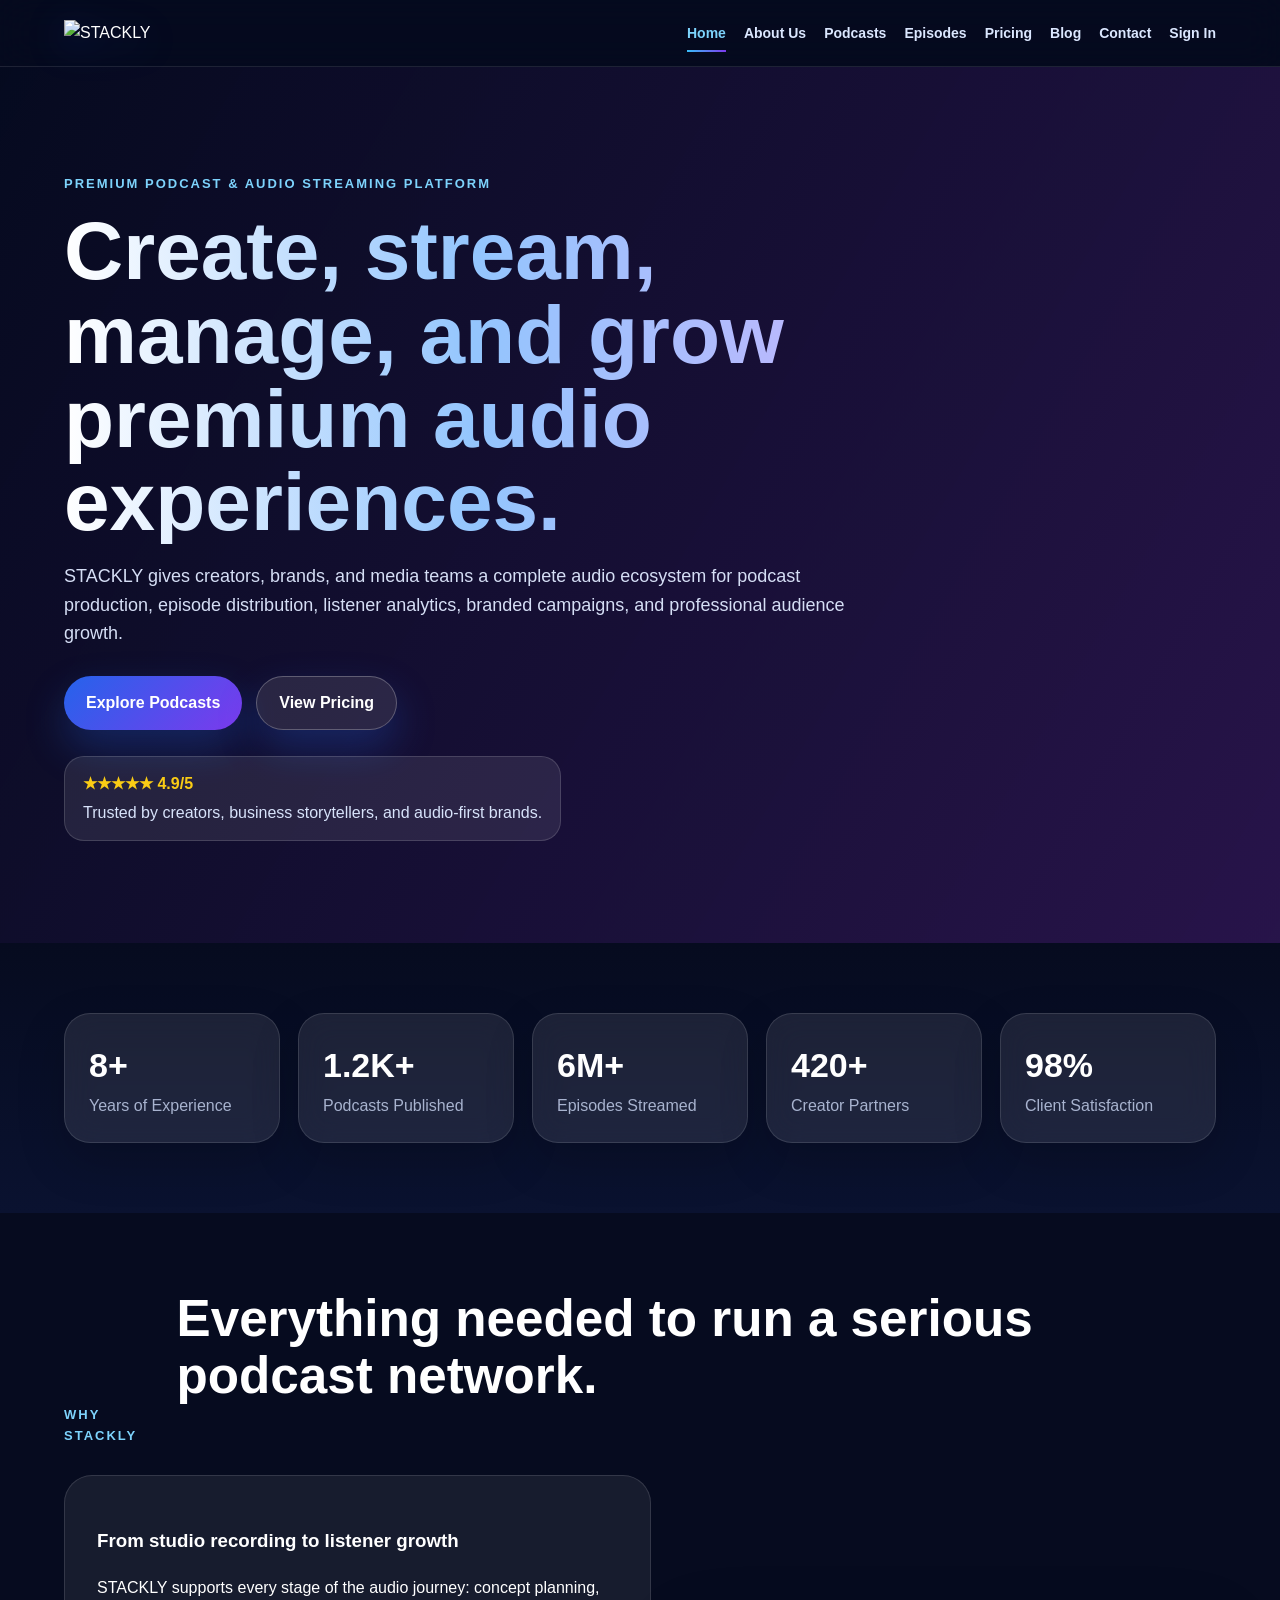
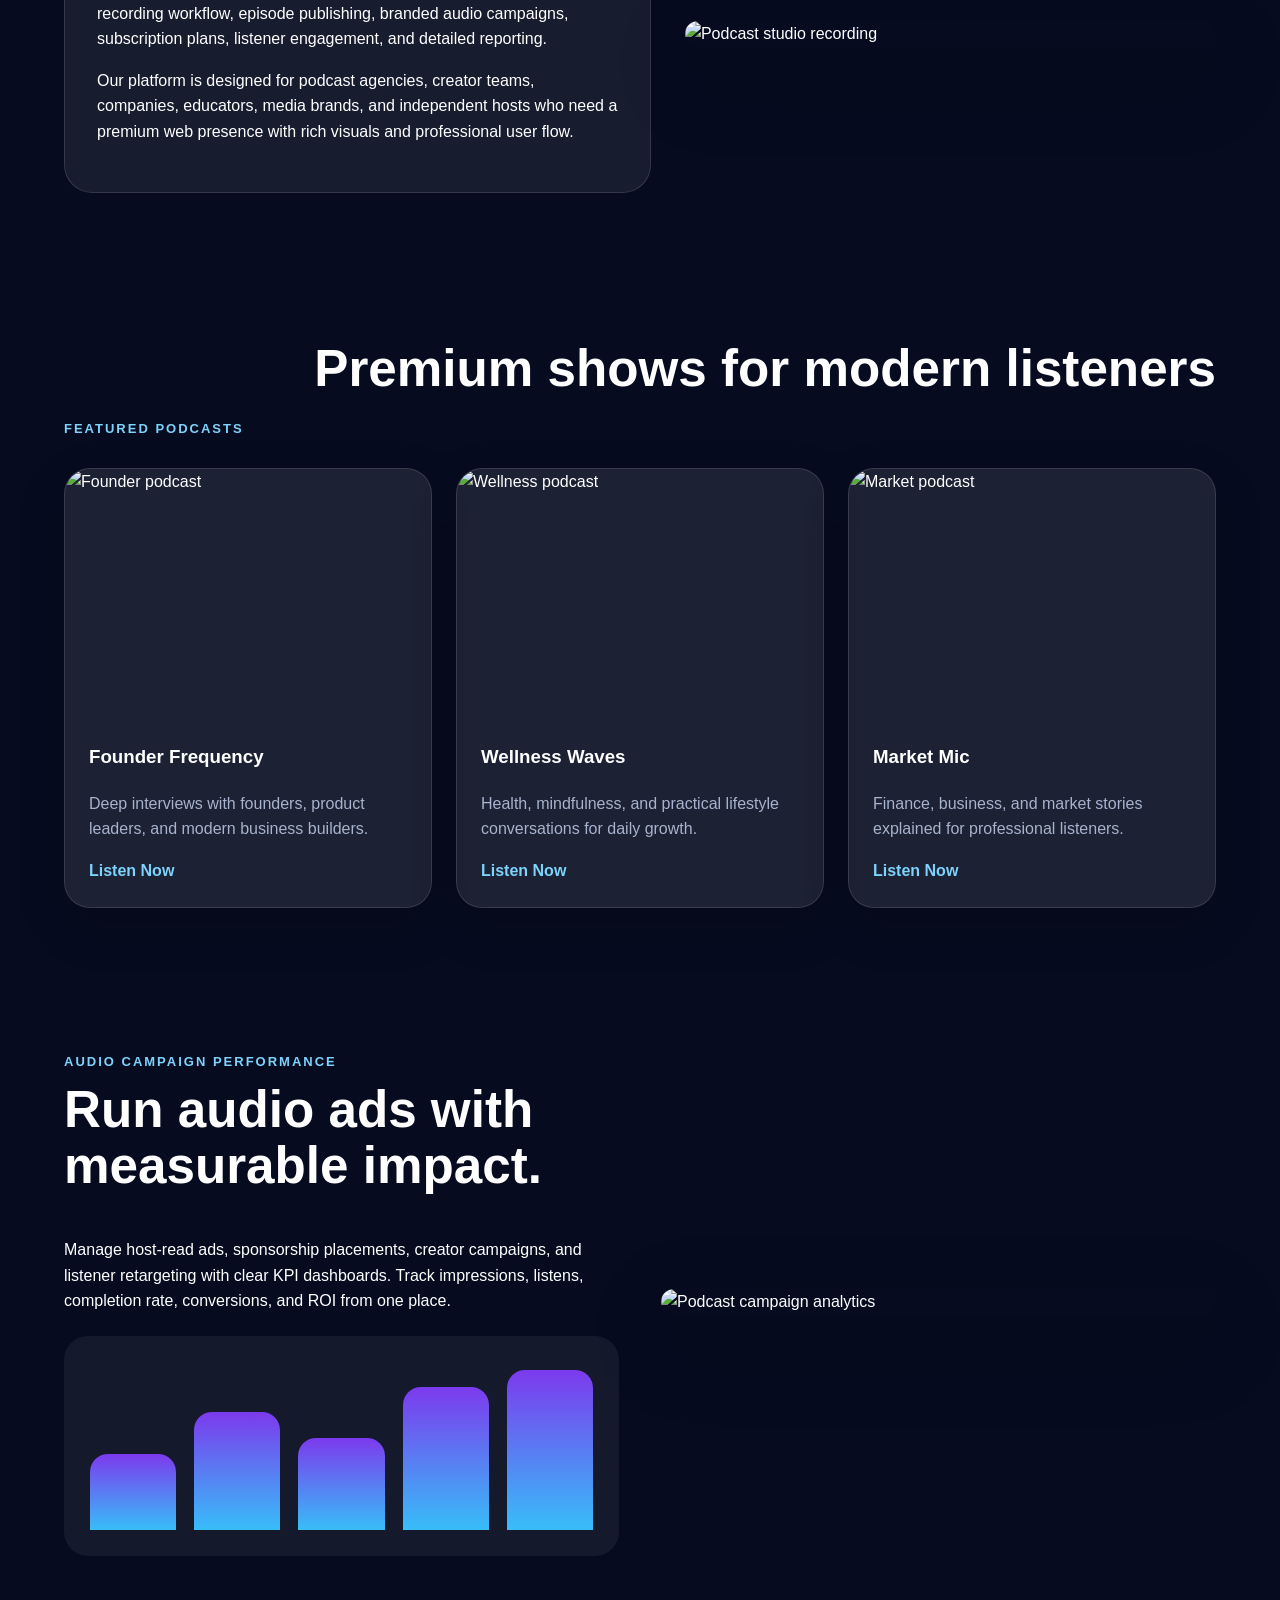
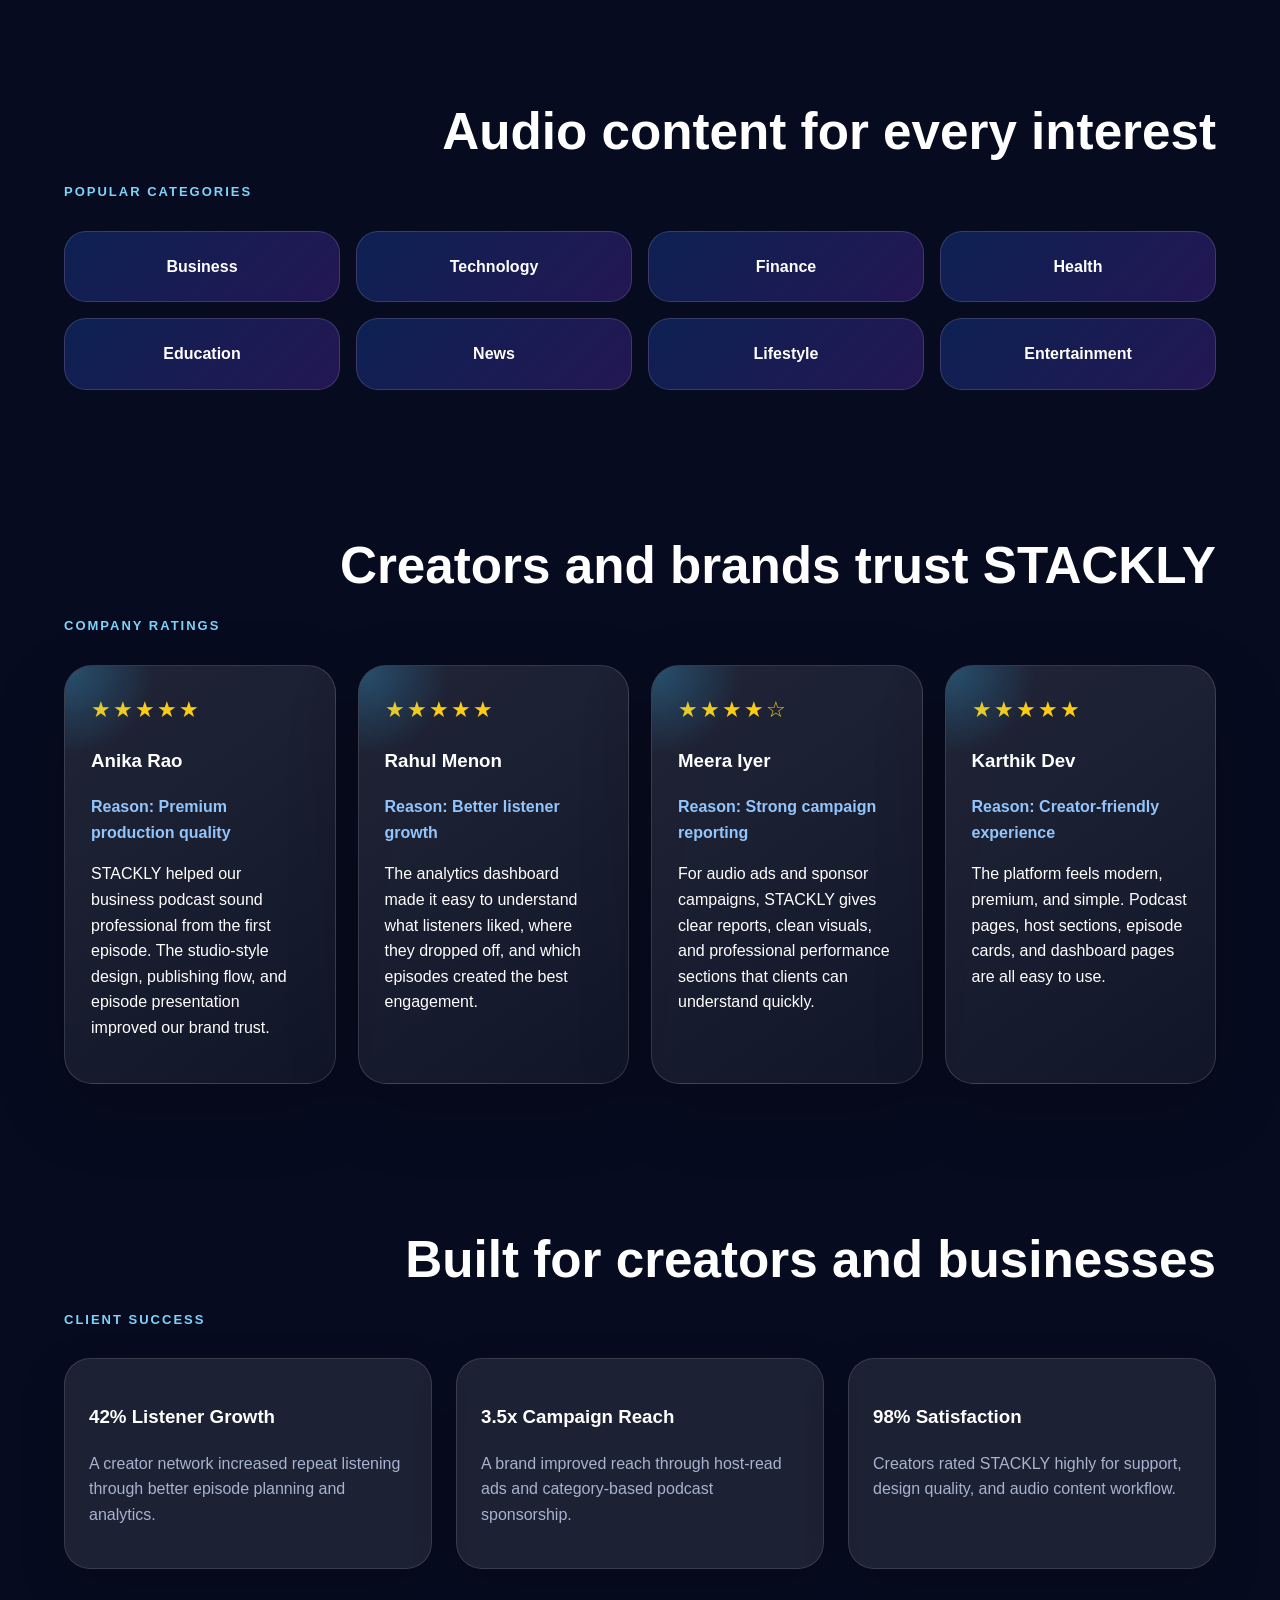
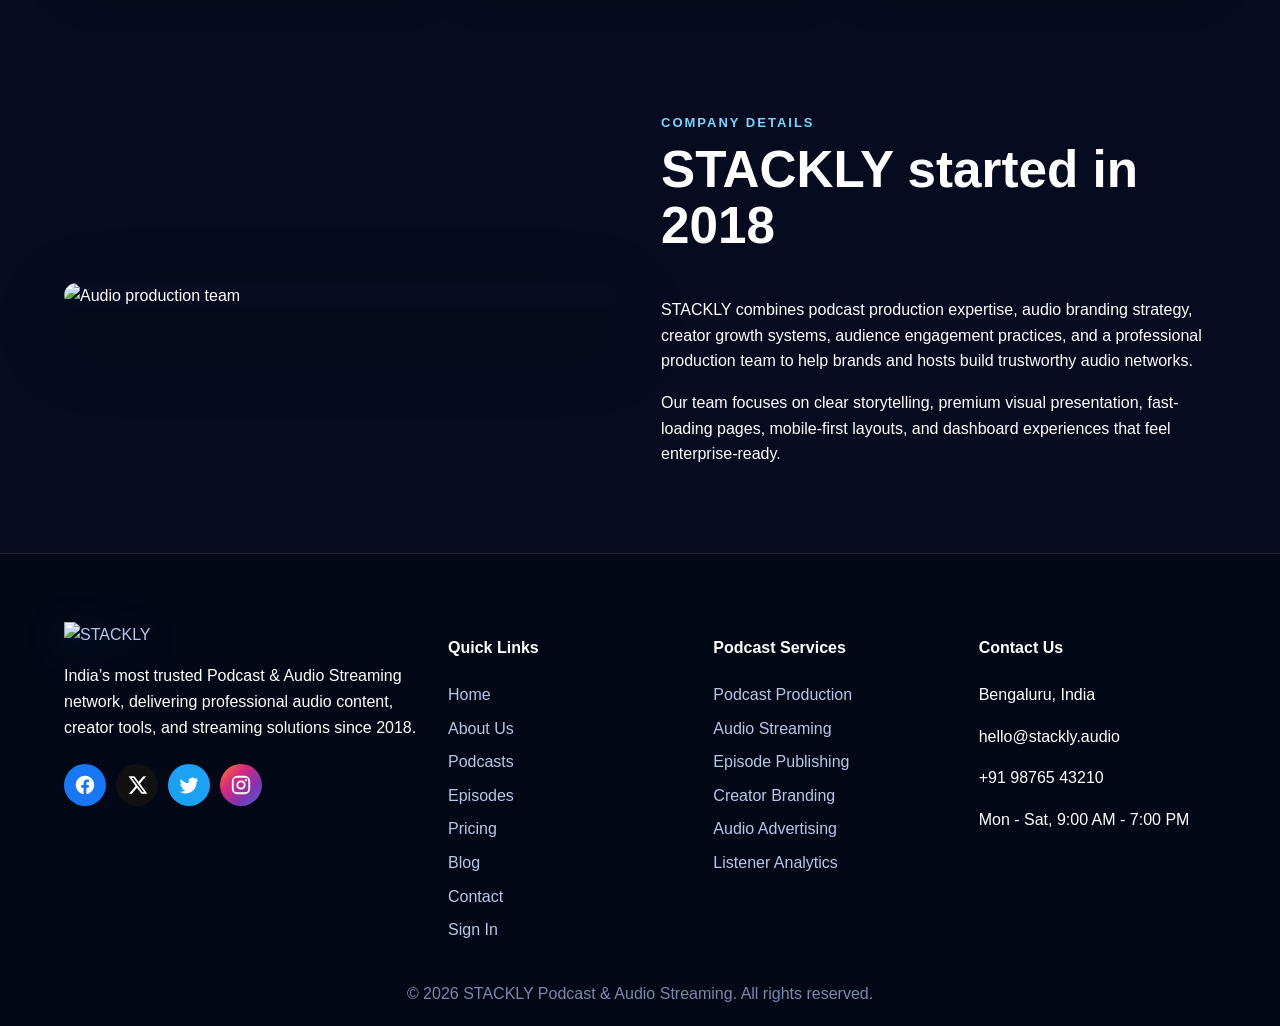
==== index.html @ 168f5a38 "Add files via upload" ====
<!DOCTYPE html>
<html lang="en">
<head>
  <meta charset="UTF-8"><meta name="viewport" content="width=device-width, initial-scale=1.0">
  <title>Home | STACKLY</title><link rel="stylesheet" href="styles.css">
</head>
<body><header class="site-header">
  <a class="brand" href="index.html" aria-label="STACKLY Home"><img class="brand-logo" src="images/stackly-logo.png" alt="STACKLY"></a>
  <button class="menu-toggle" aria-label="Toggle menu">☰</button>
  <nav class="nav-menu"><a href="index.html" class="active">Home</a>
<a href="about.html" class="">About Us</a>
<a href="podcasts.html" class="">Podcasts</a>
<a href="episodes.html" class="">Episodes</a>
<a href="pricing.html" class="">Pricing</a>
<a href="blog.html" class="">Blog</a>
<a href="contact.html" class="">Contact</a>
<a href="signin.html" class="">Sign In</a></nav>
</header><main>
<section class="hero" style="background-image:linear-gradient(120deg,rgba(5,10,31,.92),rgba(55,24,94,.68)),url('images/hero.webp')">
  <div class="hero-content reveal"><span class="eyebrow">Premium Podcast & Audio Streaming Platform</span>
    <h1>Create, stream, manage, and grow premium audio experiences.</h1>
    <p>STACKLY gives creators, brands, and media teams a complete audio ecosystem for podcast production, episode distribution, listener analytics, branded campaigns, and professional audience growth.</p>
    <div class="hero-actions"><a class="btn" href="podcasts.html">Explore Podcasts</a><a class="btn ghost" href="pricing.html">View Pricing</a></div>
    <div class="hero-rating"><strong>★★★★★ 4.9/5</strong><span>Trusted by creators, business storytellers, and audio-first brands.</span></div>
  </div>
</section>
<section class="stats reveal">
  <div class="stat-card"><strong>8+</strong><span>Years of Experience</span></div><div class="stat-card"><strong>1.2K+</strong><span>Podcasts Published</span></div><div class="stat-card"><strong>6M+</strong><span>Episodes Streamed</span></div><div class="stat-card"><strong>420+</strong><span>Creator Partners</span></div><div class="stat-card"><strong>98%</strong><span>Client Satisfaction</span></div>
</section>
<section class="section reveal">
  <div class="section-head"><span class="eyebrow">Why STACKLY</span><h2>Everything needed to run a serious podcast network.</h2></div>
  <div class="feature-grid">
    <div class="feature-copy"><h3>From studio recording to listener growth</h3><p>STACKLY supports every stage of the audio journey: concept planning, recording workflow, episode publishing, branded audio campaigns, subscription plans, listener engagement, and detailed reporting.</p><p>Our platform is designed for podcast agencies, creator teams, companies, educators, media brands, and independent hosts who need a premium web presence with rich visuals and professional user flow.</p></div>
    <img class="rounded-img" src="images/studio.webp" alt="Podcast studio recording">
  </div>
</section>
<section class="section reveal"><div class="section-head"><span class="eyebrow">Featured Podcasts</span><h2>Premium shows for modern listeners</h2></div>
  <div class="cards">
    <article class="card image-card"><img src="images/microphone.webp" alt="Founder podcast"><div><h3>Founder Frequency</h3><p>Deep interviews with founders, product leaders, and modern business builders.</p><a href="404.html">Listen Now</a></div></article>
    <article class="card image-card"><img src="images/headphones.webp" alt="Wellness podcast"><div><h3>Wellness Waves</h3><p>Health, mindfulness, and practical lifestyle conversations for daily growth.</p><a href="404.html">Listen Now</a></div></article>
    <article class="card image-card"><img src="images/analytics.webp" alt="Market podcast"><div><h3>Market Mic</h3><p>Finance, business, and market stories explained for professional listeners.</p><a href="404.html">Listen Now</a></div></article>
  </div>
</section>
<section class="section split reveal"><div><span class="eyebrow">Audio Campaign Performance</span><h2>Run audio ads with measurable impact.</h2><p>Manage host-read ads, sponsorship placements, creator campaigns, and listener retargeting with clear KPI dashboards. Track impressions, listens, completion rate, conversions, and ROI from one place.</p><div class="mini-chart"><span style="height:45%"></span><span style="height:70%"></span><span style="height:55%"></span><span style="height:85%"></span><span style="height:95%"></span></div></div><img class="rounded-img" src="images/office.webp" alt="Podcast campaign analytics"></section>
<section class="section reveal">
  <div class="section-head"><span class="eyebrow">Popular Categories</span><h2>Audio content for every interest</h2></div>
  <div class="category-grid">
    <a href="podcasts.html">Business</a><a href="podcasts.html">Technology</a><a href="podcasts.html">Finance</a><a href="podcasts.html">Health</a><a href="podcasts.html">Education</a><a href="podcasts.html">News</a><a href="podcasts.html">Lifestyle</a><a href="podcasts.html">Entertainment</a>
  </div>
</section>

<section class="section reveal">
  <div class="section-head">
    <span class="eyebrow">Company Ratings</span>
    <h2>Creators and brands trust STACKLY</h2>
  </div>
  <div class="rating-grid">
    <article class="rating-card">
      <div class="stars">★★★★★</div>
      <h3>Anika Rao</h3>
      <strong>Reason: Premium production quality</strong>
      <p>STACKLY helped our business podcast sound professional from the first episode. The studio-style design, publishing flow, and episode presentation improved our brand trust.</p>
    </article>
    <article class="rating-card">
      <div class="stars">★★★★★</div>
      <h3>Rahul Menon</h3>
      <strong>Reason: Better listener growth</strong>
      <p>The analytics dashboard made it easy to understand what listeners liked, where they dropped off, and which episodes created the best engagement.</p>
    </article>
    <article class="rating-card">
      <div class="stars">★★★★☆</div>
      <h3>Meera Iyer</h3>
      <strong>Reason: Strong campaign reporting</strong>
      <p>For audio ads and sponsor campaigns, STACKLY gives clear reports, clean visuals, and professional performance sections that clients can understand quickly.</p>
    </article>
    <article class="rating-card">
      <div class="stars">★★★★★</div>
      <h3>Karthik Dev</h3>
      <strong>Reason: Creator-friendly experience</strong>
      <p>The platform feels modern, premium, and simple. Podcast pages, host sections, episode cards, and dashboard pages are all easy to use.</p>
    </article>
  </div>
</section>

<section class="section reveal"><div class="section-head"><span class="eyebrow">Client Success</span><h2>Built for creators and businesses</h2></div>
  <div class="cards"><div class="card"><h3>42% Listener Growth</h3><p>A creator network increased repeat listening through better episode planning and analytics.</p></div><div class="card"><h3>3.5x Campaign Reach</h3><p>A brand improved reach through host-read ads and category-based podcast sponsorship.</p></div><div class="card"><h3>98% Satisfaction</h3><p>Creators rated STACKLY highly for support, design quality, and audio content workflow.</p></div></div>
</section>
<section class="section split reveal"><img class="rounded-img" src="images/production-team.webp" alt="Audio production team"><div><span class="eyebrow">Company Details</span><h2>STACKLY started in 2018</h2><p>STACKLY combines podcast production expertise, audio branding strategy, creator growth systems, audience engagement practices, and a professional production team to help brands and hosts build trustworthy audio networks.</p><p>Our team focuses on clear storytelling, premium visual presentation, fast-loading pages, mobile-first layouts, and dashboard experiences that feel enterprise-ready.</p></div></section>
</main><footer class="footer">
  <div class="footer-grid">
    <div>
      <a class="brand footer-brand" href="index.html"><img class="brand-logo" src="images/stackly-logo.png" alt="STACKLY"></a>
      <p>India’s most trusted Podcast & Audio Streaming network, delivering professional audio content, creator tools, and streaming solutions since 2018.</p>
      <div class="socials">
      <a href="404.html" aria-label="Facebook" class="social-icon facebook"><svg viewBox="0 0 24 24"><path d="M22 12.06C22 6.48 17.52 2 11.94 2S2 6.48 2 12.06c0 5.02 3.66 9.18 8.44 9.94v-7.03H7.9v-2.91h2.54V9.84c0-2.5 1.49-3.88 3.77-3.88 1.09 0 2.23.19 2.23.19v2.45h-1.25c-1.24 0-1.63.77-1.63 1.56v1.9h2.78l-.44 2.91h-2.34V22C18.34 21.24 22 17.08 22 12.06z"/></svg></a>
      <a href="404.html" aria-label="X" class="social-icon x"><svg viewBox="0 0 24 24"><path d="M18.9 2.5h3.1l-6.8 7.8 8 11.2h-6.3l-4.9-6.5-5.7 6.5H3.2l7.3-8.3L2.8 2.5h6.4l4.4 5.9 5.3-5.9zm-1.1 17h1.7L8.2 4.4H6.4l11.4 15.1z"/></svg></a>
      <a href="404.html" aria-label="Twitter" class="social-icon twitter"><svg viewBox="0 0 24 24"><path d="M22 5.92c-.74.33-1.54.55-2.38.65a4.16 4.16 0 0 0 1.82-2.29 8.28 8.28 0 0 1-2.63 1.01A4.14 4.14 0 0 0 11.65 9c0 .32.04.63.1.93A11.76 11.76 0 0 1 3.22 5.6a4.14 4.14 0 0 0 1.28 5.52 4.09 4.09 0 0 1-1.87-.52v.05a4.14 4.14 0 0 0 3.32 4.06 4.18 4.18 0 0 1-1.86.07 4.15 4.15 0 0 0 3.86 2.87A8.31 8.31 0 0 1 2 19.32 11.72 11.72 0 0 0 8.35 21.2c7.62 0 11.79-6.31 11.79-11.79v-.54A8.47 8.47 0 0 0 22 5.92z"/></svg></a>
      <a href="404.html" aria-label="Instagram" class="social-icon instagram"><svg viewBox="0 0 24 24"><path d="M7.8 2h8.4A5.81 5.81 0 0 1 22 7.8v8.4a5.81 5.81 0 0 1-5.8 5.8H7.8A5.81 5.81 0 0 1 2 16.2V7.8A5.81 5.81 0 0 1 7.8 2zm-.2 2A3.6 3.6 0 0 0 4 7.6v8.8A3.6 3.6 0 0 0 7.6 20h8.8a3.6 3.6 0 0 0 3.6-3.6V7.6A3.6 3.6 0 0 0 16.4 4H7.6zm9.65 1.5a1.25 1.25 0 1 1 0 2.5 1.25 1.25 0 0 1 0-2.5zM12 7a5 5 0 1 1 0 10 5 5 0 0 1 0-10zm0 2a3 3 0 1 0 0 6 3 3 0 0 0 0-6z"/></svg></a>
    </div>
    </div>
    <div><h4>Quick Links</h4><a href="index.html">Home</a>
<a href="about.html">About Us</a>
<a href="podcasts.html">Podcasts</a>
<a href="episodes.html">Episodes</a>
<a href="pricing.html">Pricing</a>
<a href="blog.html">Blog</a>
<a href="contact.html">Contact</a>
<a href="signin.html">Sign In</a></div>
    <div><h4>Podcast Services</h4>
      <a href="404.html">Podcast Production</a><a href="404.html">Audio Streaming</a><a href="404.html">Episode Publishing</a><a href="404.html">Creator Branding</a><a href="404.html">Audio Advertising</a><a href="404.html">Listener Analytics</a>
    </div>
    <div><h4>Contact Us</h4><p>Bengaluru, India</p><p>hello@stackly.audio</p><p>+91 98765 43210</p><p>Mon - Sat, 9:00 AM - 7:00 PM</p></div>
  </div>
  <div class="footer-bottom">© 2026 STACKLY Podcast & Audio Streaming. All rights reserved.</div>
</footer><script src="script.js"></script></body></html>
---- styles.css ----
:root{--navy:#07142f;--navy2:#0d2352;--purple:#7c3aed;--blue:#2563eb;--cyan:#38bdf8;--white:#fff;--muted:#a8b3cf;--soft:#f5f7fb;--dark:#050a1f;--card:rgba(255,255,255,.09)}
*{box-sizing:border-box}html{scroll-behavior:smooth}body{margin:0;font-family:Inter,Segoe UI,Arial,sans-serif;background:#060b1f;color:#fff;line-height:1.6;overflow-x:hidden}a{text-decoration:none;color:inherit}img{max-width:100%;display:block}
.site-header{position:sticky;top:0;z-index:50;display:flex;align-items:center;justify-content:space-between;padding:14px 5%;background:rgba(5,10,31,.82);backdrop-filter:blur(18px);border-bottom:1px solid rgba(255,255,255,.1)}
.brand{display:flex;align-items:center}.brand-logo{display:block;width:150px;height:auto;max-height:50px;object-fit:contain;object-position:left center;filter:drop-shadow(0 8px 18px rgba(37,99,235,.28));transition:.3s}.auth-logo .brand-logo{width:190px;max-height:62px;object-position:center}.footer-brand .brand-logo{width:170px;max-height:56px}
.nav-menu{display:flex;gap:18px;align-items:center}.nav-menu a{font-weight:700;color:#dbe7ff;font-size:14px}.nav-menu a:hover,.nav-menu a.active{color:#7dd3fc}.menu-toggle{display:none;background:none;color:white;border:0;font-size:28px}
.hero{min-height:92vh;background-size:cover;background-position:center;display:flex;align-items:center;padding:8% 5%}.hero-content{max-width:820px}.eyebrow{color:#7dd3fc;text-transform:uppercase;font-size:13px;font-weight:900;letter-spacing:2px}.hero h1,.page-hero h1{font-size:clamp(38px,7vw,82px);line-height:1.02;margin:14px 0;background:linear-gradient(90deg,#fff,#93c5fd,#c4b5fd);-webkit-background-clip:text;color:transparent}.hero p,.page-hero p,.wide-text{max-width:850px;color:#d5def5;font-size:18px}
.btn{display:inline-flex;align-items:center;justify-content:center;border:0;padding:13px 22px;border-radius:999px;background:linear-gradient(135deg,var(--blue),var(--purple));color:white;font-weight:900;box-shadow:0 18px 40px rgba(37,99,235,.28);cursor:pointer}.btn:hover{transform:translateY(-3px)}.ghost{background:rgba(255,255,255,.1);border:1px solid rgba(255,255,255,.25)}.hero-actions{display:flex;gap:14px;flex-wrap:wrap;margin-top:28px}
.stats,.section{padding:70px 5%}.stats{display:grid;grid-template-columns:repeat(5,1fr);gap:18px;background:linear-gradient(180deg,#060b1f,#0a1230)}.stat-card,.card,.form-card,.panel,.dash-card{background:var(--card);border:1px solid rgba(255,255,255,.12);border-radius:26px;padding:24px;box-shadow:0 18px 48px rgba(0,0,0,.18);backdrop-filter:blur(16px);transition:.3s}.stat-card:hover,.card:hover,.panel:hover,.dash-card:hover{transform:translateY(-8px);border-color:rgba(125,211,252,.5)}.stat-card strong{font-size:34px;display:block}.stat-card span,.card p{color:var(--muted)}
.section-head{display:flex;align-items:end;justify-content:space-between;gap:20px;margin-bottom:28px}.section h2,.page-hero h1{margin-top:8px}.section h2{font-size:clamp(30px,4vw,52px);line-height:1.1}.cards{display:grid;grid-template-columns:repeat(3,1fr);gap:24px}.image-card{padding:0;overflow:hidden}.image-card img{height:230px;width:100%;object-fit:cover;transition:.4s}.image-card:hover img{transform:scale(1.08)}.image-card div{padding:24px}.image-card a,.small-link{color:#7dd3fc;font-weight:900}
.split{display:grid;grid-template-columns:1fr 1fr;gap:42px;align-items:center}.rounded-img{border-radius:32px;box-shadow:0 28px 80px rgba(0,0,0,.28)}.mini-chart,.line-chart{height:220px;border-radius:24px;background:rgba(255,255,255,.06);display:flex;align-items:end;gap:18px;padding:26px;margin-top:22px}.mini-chart span,.line-chart span{flex:1;border-radius:18px 18px 0 0;background:linear-gradient(180deg,#7c3aed,#38bdf8)}.page-hero{padding:110px 5% 70px;background:radial-gradient(circle at top right,rgba(124,58,237,.4),transparent 38%),linear-gradient(135deg,#06112e,#0a1030)}
.timeline{display:grid;gap:14px}.timeline div{display:flex;gap:18px;align-items:center;background:rgba(255,255,255,.07);padding:18px;border-radius:18px}.timeline b{color:#7dd3fc}
.contact-grid{display:grid;grid-template-columns:1fr 1fr;gap:32px}.contact-cards{display:grid;grid-template-columns:1fr 1fr;gap:16px}.form-card{display:grid;gap:14px}.form-card input,.form-card textarea,.auth-card input,.auth-card select{width:100%;padding:15px 16px;border-radius:16px;border:1px solid rgba(255,255,255,.15);background:rgba(255,255,255,.08);color:white;outline:none}.form-card textarea{min-height:130px}.map-box{min-height:280px;border-radius:30px;display:grid;place-items:center;background:linear-gradient(135deg,rgba(37,99,235,.35),rgba(124,58,237,.28));border:1px solid rgba(255,255,255,.12)}
.auth-wrap{min-height:92vh;display:grid;place-items:center;padding:70px 5%;background:radial-gradient(circle at top,rgba(124,58,237,.35),transparent 40%),#060b1f}.auth-card{width:min(460px,100%);display:grid;gap:16px}.auth-logo{justify-content:center;margin-bottom:10px}.back-link{position:absolute;left:5%;top:90px;color:#7dd3fc;font-weight:900}
.not-found{min-height:80vh;display:grid;place-items:center;text-align:center;padding:80px 5%;background:radial-gradient(circle,rgba(124,58,237,.35),transparent 45%)}.not-found h1{font-size:130px;margin:0;color:#7dd3fc}.not-found h2{font-size:42px;margin:0}
.footer{background:#030817;padding:60px 5% 20px;border-top:1px solid rgba(255,255,255,.1)}.footer-grid{display:grid;grid-template-columns:1.5fr 1fr 1fr 1fr;gap:28px}.footer a{display:block;color:#b9c7e6;margin:8px 0}.socials{display:flex;gap:10px;flex-wrap:wrap}.socials a{padding:8px 12px;border-radius:999px;background:rgba(255,255,255,.08)}.footer-bottom{text-align:center;color:#7b88aa;margin-top:30px}
.dash-body{display:grid;grid-template-columns:280px 1fr;background:#06112e}.sidebar{min-height:100vh;background:#07142f;padding:22px;position:sticky;top:0}.sidebar-profile{display:grid;justify-items:center;gap:3px;margin:24px 0;padding:20px 12px;text-align:center;border-radius:20px;background:rgba(255,255,255,.07);border:1px solid rgba(255,255,255,.11)}.sidebar-profile strong,.dash-profile strong{font-size:16px}.sidebar-profile>span:not(.profile-avatar),.dash-profile div>span{max-width:100%;color:#b9c7e6;font-size:13px;overflow-wrap:anywhere}.sidebar-profile small,.dash-profile small{color:#7dd3fc}.profile-avatar{display:grid;place-items:center;width:48px;height:48px;margin-bottom:6px;border-radius:50%;background:linear-gradient(135deg,var(--blue),var(--purple));font-size:20px;font-weight:900;box-shadow:0 10px 28px rgba(37,99,235,.35)}.sidebar-nav{display:block}.sidebar button{display:block;width:100%;margin:10px 0;padding:13px;border-radius:14px;border:1px solid rgba(255,255,255,.1);background:rgba(255,255,255,.06);color:white;text-align:left;font-weight:800;cursor:pointer}.sidebar button:hover{background:#12306b}.sidebar .sign-out-btn{margin-top:22px;border-color:rgba(248,113,113,.3);color:#fecaca;background:rgba(239,68,68,.1)}.sidebar .sign-out-btn:hover{background:rgba(239,68,68,.25)}.dashboard{padding:28px;min-width:0}.dash-header{display:flex;justify-content:space-between;align-items:center;gap:24px;background:linear-gradient(135deg,#102a62,#07142f);padding:24px;border-radius:26px;margin-bottom:22px}.dash-header h1{margin:0}.dash-header p{margin:5px 0 0;color:#b9c7e6}.dash-profile{display:flex;align-items:center;gap:12px;min-width:240px;padding:12px 16px;border-radius:18px;background:rgba(255,255,255,.08);border:1px solid rgba(255,255,255,.12)}.dash-profile>div{display:grid;min-width:0}.dash-profile .profile-avatar{flex:0 0 auto;margin:0}.dash-grid{display:grid;grid-template-columns:repeat(4,1fr);gap:18px}.dash-card strong{display:block;font-size:32px;color:#7dd3fc}.dash-main{display:grid;grid-template-columns:2fr 1fr;gap:20px;margin-top:20px}.line-chart span:nth-child(1){height:35%}.line-chart span:nth-child(2){height:65%}.line-chart span:nth-child(3){height:48%}.line-chart span:nth-child(4){height:84%}.line-chart span:nth-child(5){height:72%}
.reveal{animation:rise .7s ease both}@keyframes rise{from{opacity:0;transform:translateY(22px)}to{opacity:1;transform:none}}
@media(max-width:1000px){.cards,.stats,.footer-grid,.dash-grid{grid-template-columns:repeat(2,1fr)}.split,.contact-grid,.dash-main{grid-template-columns:1fr}.nav-menu{position:absolute;left:5%;right:5%;top:72px;display:none;flex-direction:column;align-items:flex-start;background:#07142f;padding:22px;border-radius:22px}.nav-menu.open{display:flex}.menu-toggle{display:block}.dash-body{grid-template-columns:1fr}.sidebar{position:relative;min-height:auto}.sidebar-profile{justify-items:start;text-align:left}.sidebar-nav{display:flex;gap:8px;flex-wrap:wrap}.sidebar button{display:inline-block;width:auto;margin:0}.sidebar .sign-out-btn{margin:0 0 0 auto}}
@media(max-width:600px){.cards,.stats,.footer-grid,.dash-grid,.contact-cards{grid-template-columns:1fr}.hero{min-height:82vh}.section,.stats{padding:48px 5%}.hero h1,.page-hero h1{font-size:38px}.not-found h1{font-size:86px}.dashboard{padding:16px}.dash-header{display:grid;padding:20px}.dash-header h1{font-size:28px;line-height:1.15}.dash-profile{min-width:0;width:100%}.sidebar-nav{display:grid;grid-template-columns:repeat(2,minmax(0,1fr))}.sidebar button{width:100%}.sidebar .sign-out-btn{grid-column:1/-1;margin:8px 0 0}.back-link{position:static;margin-bottom:12px}.auth-wrap{place-items:stretch}}


/* Upgrade styles */
.muted-text{color:#a8b3cf}
.hero-rating{margin-top:26px;padding:14px 18px;border-radius:20px;background:rgba(255,255,255,.09);border:1px solid rgba(255,255,255,.14);display:inline-grid;gap:4px}.hero-rating strong{color:#facc15}.hero-rating span{color:#d8e3fb}
.feature-grid{display:grid;grid-template-columns:1.05fr .95fr;gap:34px;align-items:center}.feature-copy{background:rgba(255,255,255,.07);border:1px solid rgba(255,255,255,.12);padding:32px;border-radius:28px}
.category-grid{display:grid;grid-template-columns:repeat(4,1fr);gap:16px}.category-grid a{background:linear-gradient(135deg,rgba(37,99,235,.25),rgba(124,58,237,.25));padding:22px;border:1px solid rgba(255,255,255,.14);border-radius:22px;text-align:center;font-weight:900}.category-grid a:hover{transform:translateY(-6px);border-color:#7dd3fc}
.rating-box{margin:18px 0;padding:16px;border-radius:18px;background:rgba(250,204,21,.08);border:1px solid rgba(250,204,21,.22)}.rating-box strong{font-size:30px;color:#facc15;display:block}.rating-box span{display:block;font-weight:900}.rating-box small{color:#b9c7e6}
.socials{align-items:center}.social-icon{width:42px;height:42px;display:grid!important;place-items:center;border-radius:50%!important;padding:0!important}.social-icon svg{width:22px;height:22px;fill:white}.facebook{background:#1877f2!important}.x{background:#111!important}.twitter{background:#1da1f2!important}.instagram{background:linear-gradient(135deg,#f58529,#dd2a7b,#8134af,#515bd4)!important}
.map-box{overflow:hidden;padding:0!important}.map-box iframe{width:100%;height:360px;border:0;border-radius:30px;filter:saturate(1.15) contrast(1.05)}
#dashContent .table{width:100%;border-collapse:collapse;margin-top:18px}.table th,.table td{border-bottom:1px solid rgba(255,255,255,.12);padding:14px;text-align:left;color:#dbe7ff}.badge{display:inline-flex;padding:6px 10px;border-radius:999px;background:rgba(56,189,248,.15);color:#7dd3fc;font-weight:900}.dash-list{display:grid;gap:12px}.dash-list div{padding:14px;border-radius:16px;background:rgba(255,255,255,.07);border:1px solid rgba(255,255,255,.1)}
@media(max-width:900px){.feature-grid,.category-grid{grid-template-columns:1fr}.category-grid{gap:12px}}


/* Final polish v3 */
.footer .rating-box{display:none!important}
.rating-grid{display:grid;grid-template-columns:repeat(4,1fr);gap:22px}
.rating-card{position:relative;overflow:hidden;background:linear-gradient(145deg,rgba(255,255,255,.11),rgba(255,255,255,.045));border:1px solid rgba(255,255,255,.14);border-radius:28px;padding:26px;box-shadow:0 24px 70px rgba(0,0,0,.22);transition:.35s}
.rating-card:before{content:"";position:absolute;inset:-80px auto auto -80px;width:170px;height:170px;background:radial-gradient(circle,rgba(56,189,248,.28),transparent 70%);transition:.35s}
.rating-card:hover{transform:translateY(-10px) scale(1.02);border-color:rgba(125,211,252,.62)}
.rating-card:hover:before{transform:scale(1.4)}
.rating-card .stars{color:#facc15;font-size:22px;letter-spacing:2px;margin-bottom:10px}
.rating-card strong{color:#93c5fd;display:block;margin:8px 0}
.pricing-grid{display:grid;grid-template-columns:repeat(4,1fr);gap:22px}
.price-card,.blog-card{overflow:hidden;background:rgba(255,255,255,.085);border:1px solid rgba(255,255,255,.14);border-radius:28px;box-shadow:0 22px 62px rgba(0,0,0,.2);transition:.35s}
.price-card:hover,.blog-card:hover{transform:translateY(-12px);box-shadow:0 30px 80px rgba(37,99,235,.24);border-color:rgba(124,58,237,.65)}
.price-card img,.blog-card img{height:190px;width:100%;object-fit:cover;transition:.45s}.price-card:hover img,.blog-card:hover img{transform:scale(1.08)}
.price-card{padding-bottom:24px}.price-card h3,.price-card p,.price-card ul,.price-card a,.price-card .plan-tag{margin-left:22px;margin-right:22px}
.price-card ul{padding-left:18px;color:#cbd5e1}.price-card li{margin:8px 0}.plan-tag{display:inline-flex;margin-top:20px;padding:7px 12px;border-radius:999px;background:rgba(56,189,248,.14);color:#7dd3fc;font-weight:900;font-size:13px}.price{font-size:34px;font-weight:900;color:#fff}.price span{font-size:14px;color:#a8b3cf}.highlight{outline:2px solid rgba(124,58,237,.65)}
.comparison-box{display:grid;gap:14px}.comparison-box div{display:flex;justify-content:space-between;gap:18px;padding:18px 20px;border-radius:18px;background:rgba(255,255,255,.08);border:1px solid rgba(255,255,255,.12)}.comparison-box span{color:#a8b3cf}
.blog-grid{display:grid;grid-template-columns:repeat(3,1fr);gap:24px}.blog-card div{padding:22px}.blog-card span{color:#7dd3fc;font-weight:900;text-transform:uppercase;font-size:12px;letter-spacing:1px}.blog-card a{color:#7dd3fc;font-weight:900}
.role-select{width:100%}.role-select-trigger{position:relative;width:100%;height:52px;padding:0 48px 0 16px;border-radius:16px;border:1px solid rgba(255,255,255,.15);background:rgba(255,255,255,.08);color:#fff;text-align:left;font:inherit;cursor:pointer}.role-select-trigger:after{content:"";position:absolute;right:18px;top:50%;width:10px;height:10px;border-right:2px solid #7dd3fc;border-bottom:2px solid #7dd3fc;transform:translateY(-70%) rotate(45deg);transition:.2s}.role-select.open .role-select-trigger:after{transform:translateY(-20%) rotate(225deg)}.role-select-menu{display:none;width:100%;margin-top:6px;padding:6px;background:#07142f;border:1px solid #38bdf8;border-radius:14px;box-shadow:0 18px 45px rgba(0,0,0,.32);overflow:hidden}.role-select.open .role-select-menu{display:grid}.role-select-menu button{width:100%;padding:12px 14px;border:0;border-radius:9px;background:transparent;color:#fff;text-align:left;font:inherit;cursor:pointer}.role-select-menu button:hover,.role-select-menu button:focus,.role-select-menu button.selected{background:#2563eb;outline:none}
.form-message{min-height:24px;margin:0;color:#fca5a5;font-weight:700}.auth-card #regMsg{min-height:24px;margin:0;color:#7dd3fc;font-weight:700}
.site-header .brand:hover .brand-logo{transform:scale(1.04)}
.nav-menu a{position:relative;padding:8px 0}.nav-menu a:after{content:"";position:absolute;left:0;bottom:0;width:0;height:2px;background:linear-gradient(90deg,#38bdf8,#7c3aed);transition:.3s}.nav-menu a:hover:after,.nav-menu a.active:after{width:100%}
.btn,.card,.image-card,.stat-card,.social-icon,.category-grid a,.sidebar button{transition:.35s}.btn:hover{box-shadow:0 25px 60px rgba(124,58,237,.36);letter-spacing:.3px}.social-icon:hover{transform:translateY(-6px) rotate(6deg)}
.form-card input:focus,.form-card textarea:focus,.auth-card input:focus,.role-select-trigger:focus{border-color:#7dd3fc;box-shadow:0 0 0 4px rgba(56,189,248,.12);outline:none}
@media(max-width:1100px){.pricing-grid,.rating-grid{grid-template-columns:repeat(2,1fr)}.blog-grid{grid-template-columns:repeat(2,1fr)}}
@media(max-width:650px){.pricing-grid,.rating-grid,.blog-grid{grid-template-columns:1fr}.comparison-box div{display:block}.auth-wrap{padding-left:16px;padding-right:16px;place-items:center}.auth-card{min-width:0}.auth-card input,.auth-card .btn,.role-select{max-width:100%;min-width:0}.site-header .brand-logo{width:126px;max-height:42px}.auth-logo .brand-logo{width:175px}}
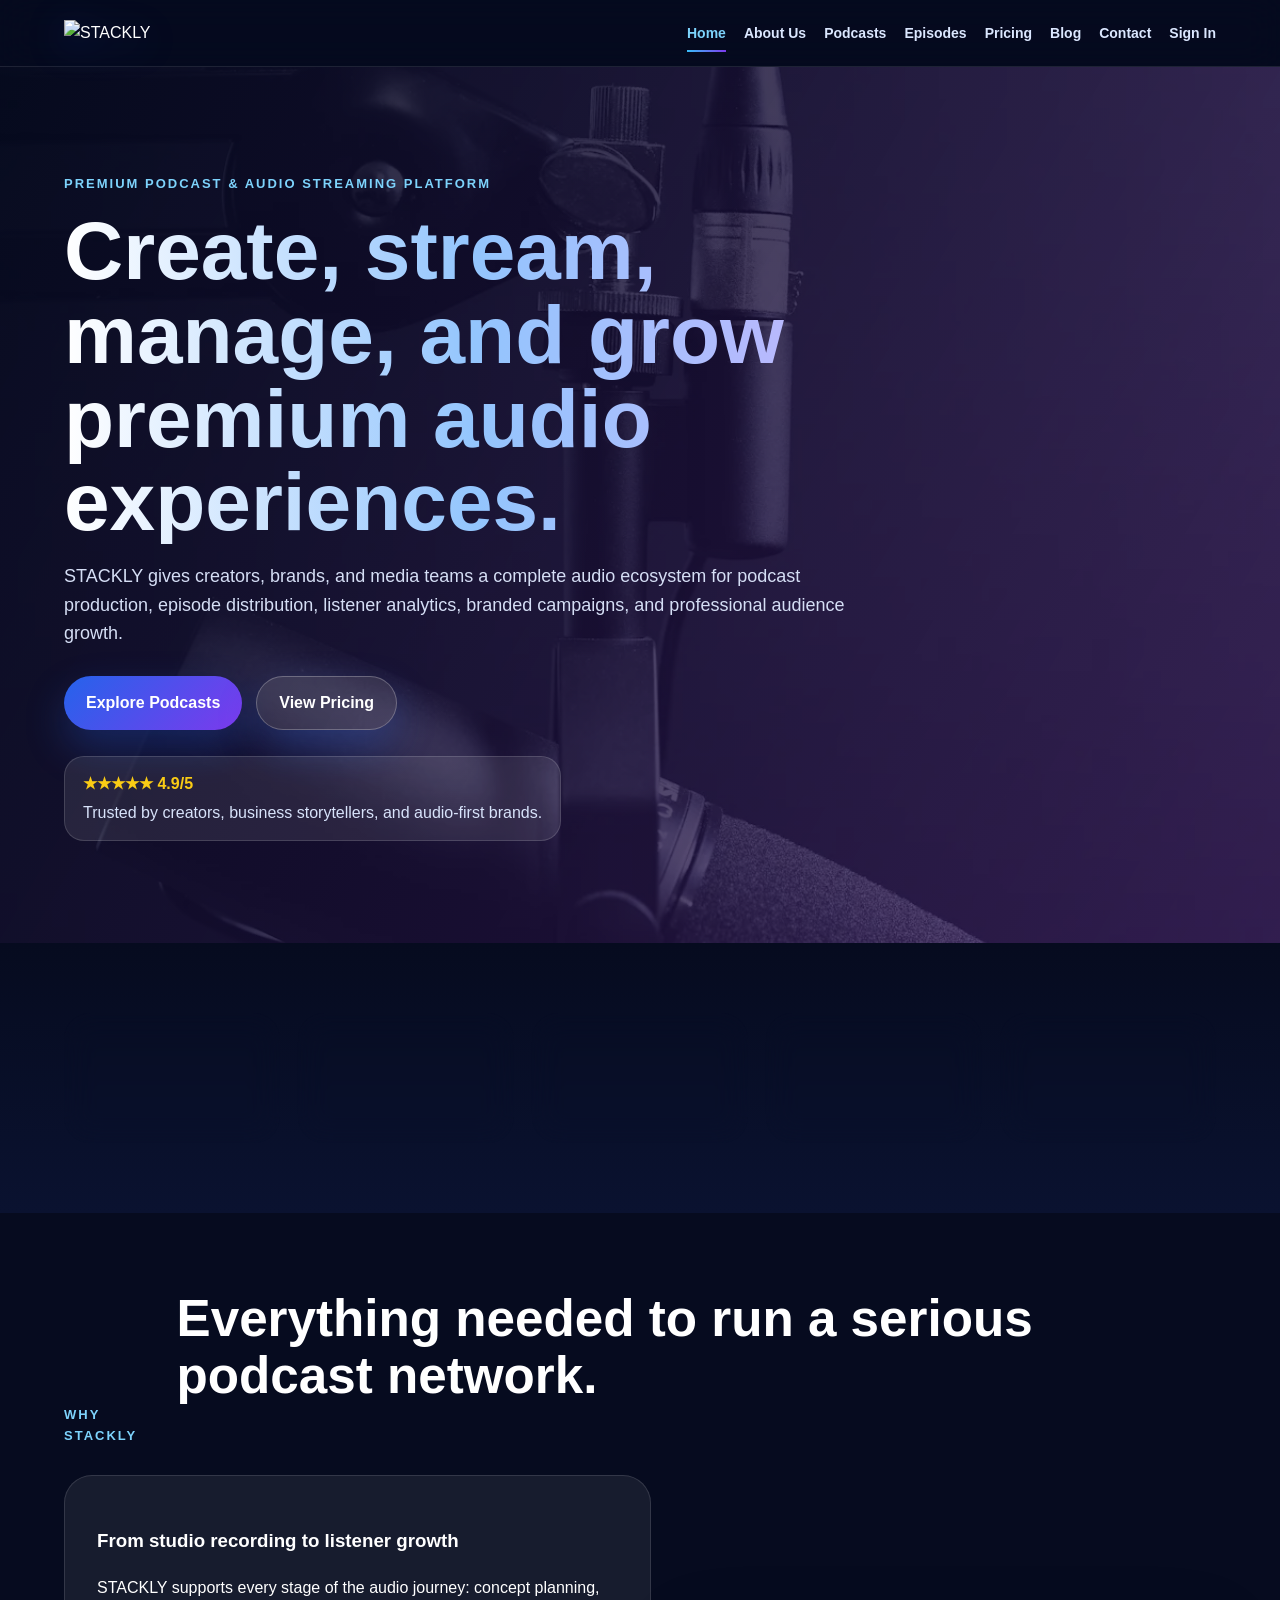
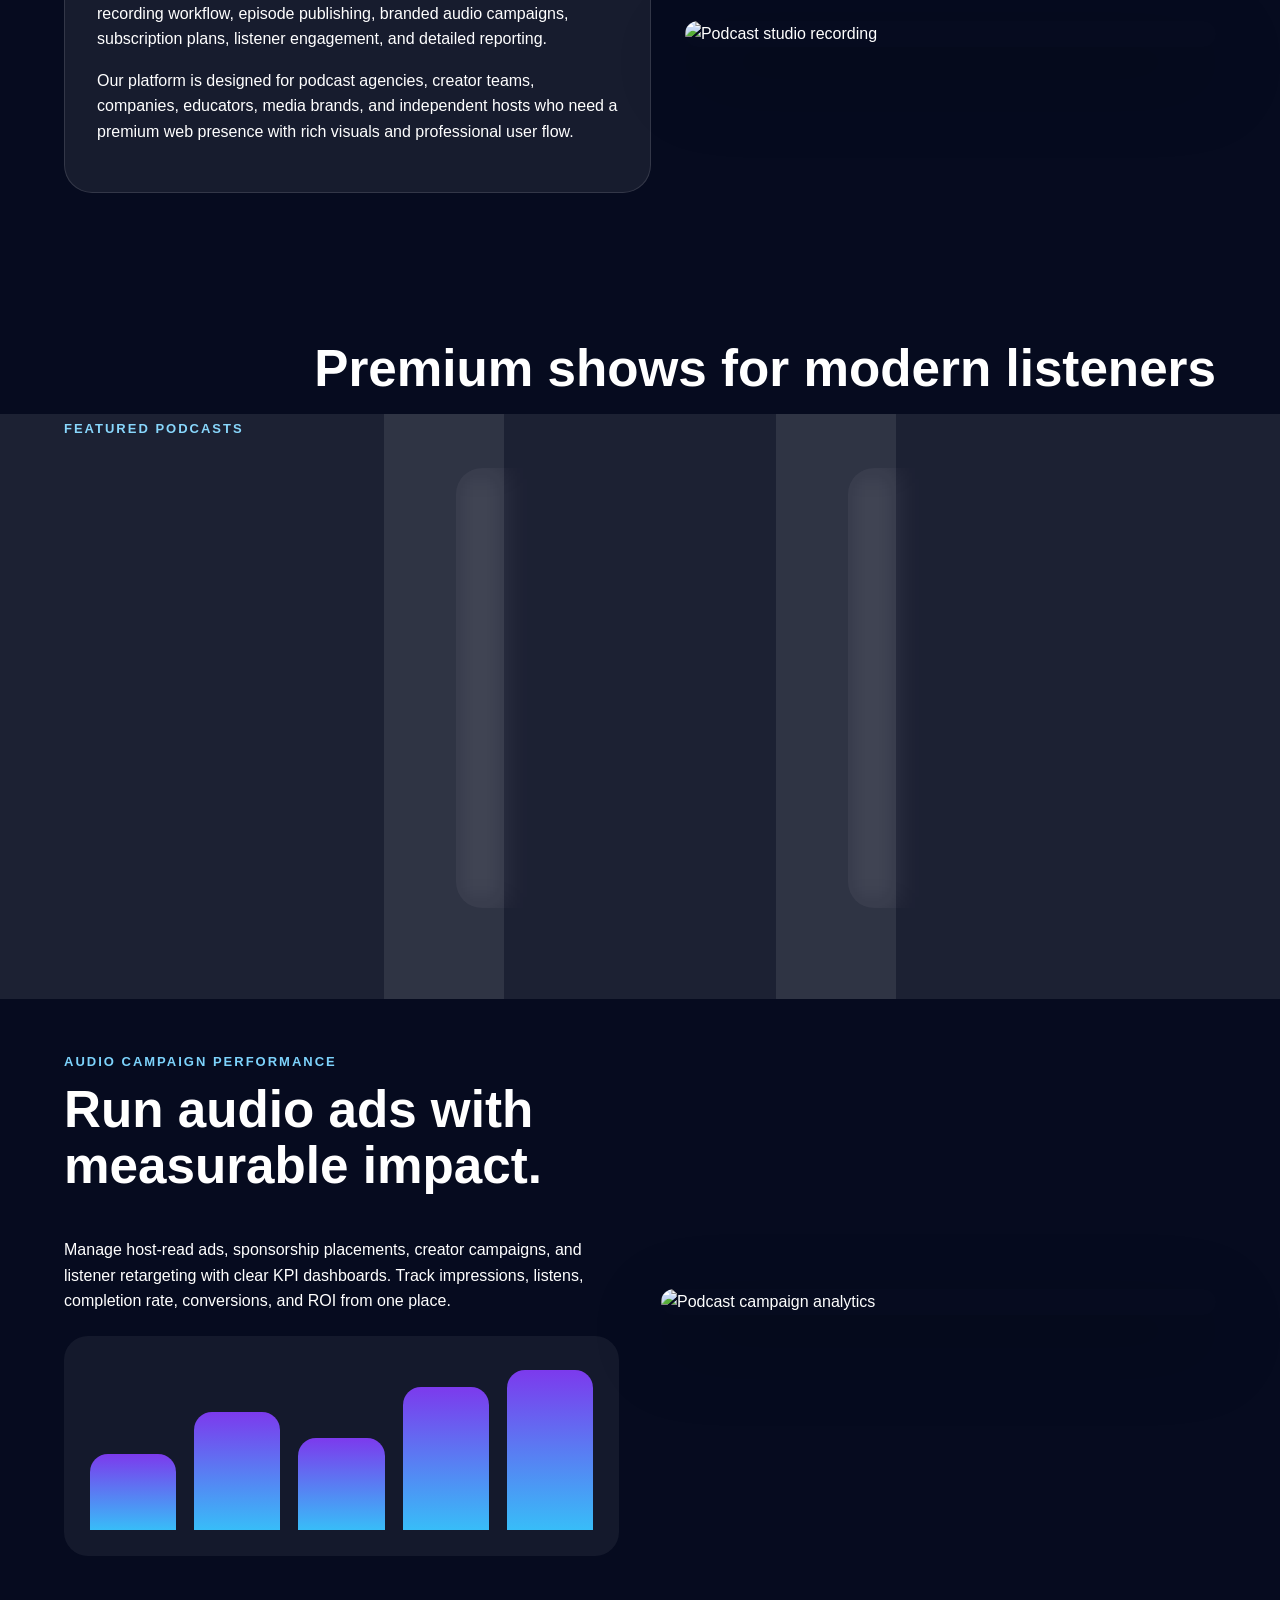
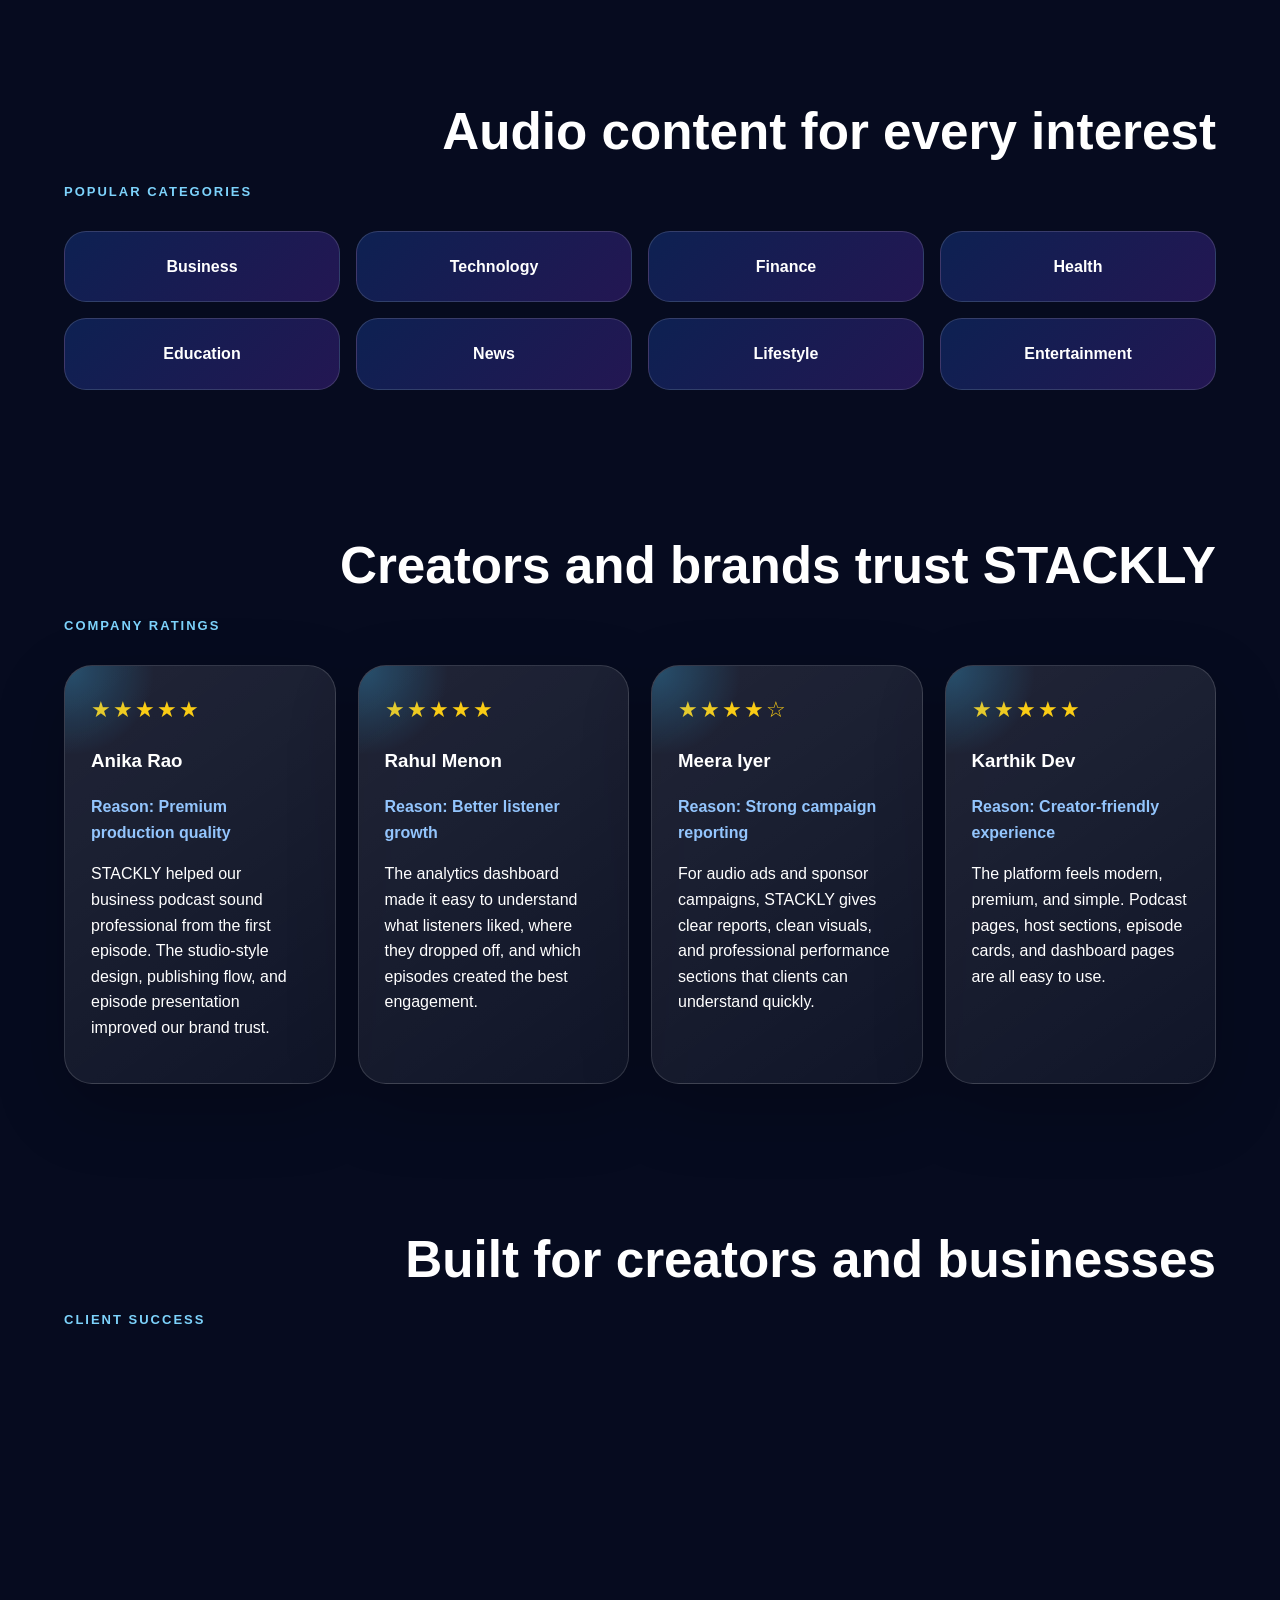
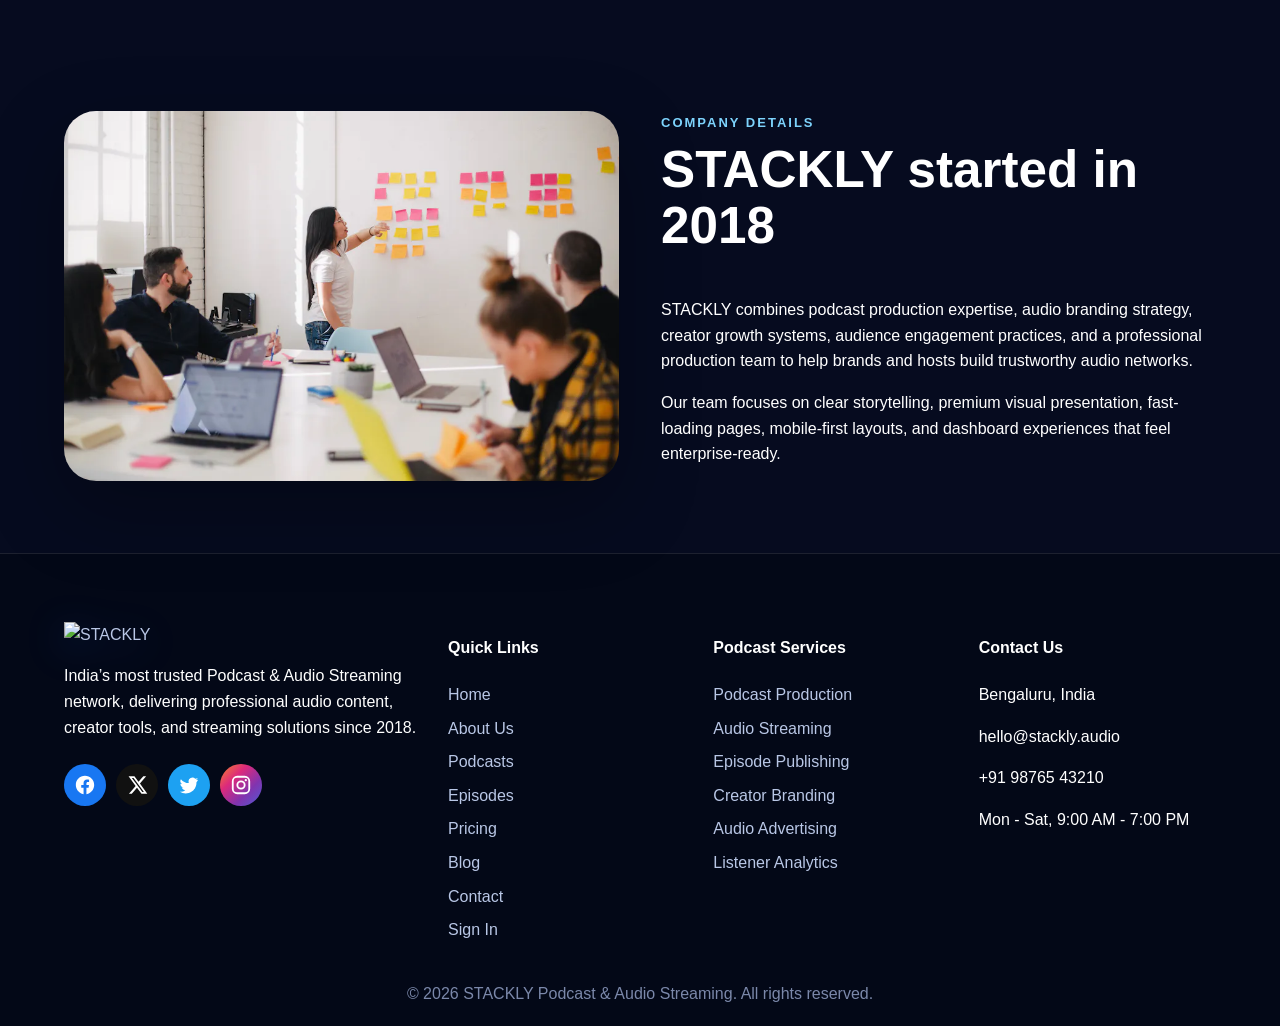
==== commit 8f6071c7: "Update index.html" ====
--- a/index.html
+++ b/index.html
@@ -5,7 +5,7 @@
   <title>Home | STACKLY</title><link rel="stylesheet" href="styles.css">
 </head>
 <body><header class="site-header">
-  <a class="brand" href="index.html" aria-label="STACKLY Home"><img class="brand-logo" src="images/stackly-logo.png" alt="STACKLY"></a>
+  <a class="brand" href="index.html" aria-label="STACKLY Home"><img class="brand-logo" src="stackly-logo.png" alt="STACKLY"></a>
   <button class="menu-toggle" aria-label="Toggle menu">☰</button>
   <nav class="nav-menu"><a href="index.html" class="active">Home</a>
 <a href="about.html" class="">About Us</a>
@@ -16,7 +16,7 @@
 <a href="contact.html" class="">Contact</a>
 <a href="signin.html" class="">Sign In</a></nav>
 </header><main>
-<section class="hero" style="background-image:linear-gradient(120deg,rgba(5,10,31,.92),rgba(55,24,94,.68)),url('images/hero.webp')">
+<section class="hero" style="background-image:linear-gradient(120deg,rgba(5,10,31,.92),rgba(55,24,94,.68)),url('hero.webp')">
   <div class="hero-content reveal"><span class="eyebrow">Premium Podcast & Audio Streaming Platform</span>
     <h1>Create, stream, manage, and grow premium audio experiences.</h1>
     <p>STACKLY gives creators, brands, and media teams a complete audio ecosystem for podcast production, episode distribution, listener analytics, branded campaigns, and professional audience growth.</p>
@@ -36,9 +36,9 @@
 </section>
 <section class="section reveal"><div class="section-head"><span class="eyebrow">Featured Podcasts</span><h2>Premium shows for modern listeners</h2></div>
   <div class="cards">
-    <article class="card image-card"><img src="images/microphone.webp" alt="Founder podcast"><div><h3>Founder Frequency</h3><p>Deep interviews with founders, product leaders, and modern business builders.</p><a href="404.html">Listen Now</a></div></article>
-    <article class="card image-card"><img src="images/headphones.webp" alt="Wellness podcast"><div><h3>Wellness Waves</h3><p>Health, mindfulness, and practical lifestyle conversations for daily growth.</p><a href="404.html">Listen Now</a></div></article>
-    <article class="card image-card"><img src="images/analytics.webp" alt="Market podcast"><div><h3>Market Mic</h3><p>Finance, business, and market stories explained for professional listeners.</p><a href="404.html">Listen Now</a></div></article>
+    <article class="card image-card"><img src="microphone.webp" alt="Founder podcast"><div><h3>Founder Frequency</h3><p>Deep interviews with founders, product leaders, and modern business builders.</p><a href="404.html">Listen Now</a></div></article>
+    <article class="card image-card"><img src="headphones.webp" alt="Wellness podcast"><div><h3>Wellness Waves</h3><p>Health, mindfulness, and practical lifestyle conversations for daily growth.</p><a href="404.html">Listen Now</a></div></article>
+    <article class="card image-card"><img src="analytics.webp" alt="Market podcast"><div><h3>Market Mic</h3><p>Finance, business, and market stories explained for professional listeners.</p><a href="404.html">Listen Now</a></div></article>
   </div>
 </section>
 <section class="section split reveal"><div><span class="eyebrow">Audio Campaign Performance</span><h2>Run audio ads with measurable impact.</h2><p>Manage host-read ads, sponsorship placements, creator campaigns, and listener retargeting with clear KPI dashboards. Track impressions, listens, completion rate, conversions, and ROI from one place.</p><div class="mini-chart"><span style="height:45%"></span><span style="height:70%"></span><span style="height:55%"></span><span style="height:85%"></span><span style="height:95%"></span></div></div><img class="rounded-img" src="images/office.webp" alt="Podcast campaign analytics"></section>
@@ -85,11 +85,11 @@
 <section class="section reveal"><div class="section-head"><span class="eyebrow">Client Success</span><h2>Built for creators and businesses</h2></div>
   <div class="cards"><div class="card"><h3>42% Listener Growth</h3><p>A creator network increased repeat listening through better episode planning and analytics.</p></div><div class="card"><h3>3.5x Campaign Reach</h3><p>A brand improved reach through host-read ads and category-based podcast sponsorship.</p></div><div class="card"><h3>98% Satisfaction</h3><p>Creators rated STACKLY highly for support, design quality, and audio content workflow.</p></div></div>
 </section>
-<section class="section split reveal"><img class="rounded-img" src="images/production-team.webp" alt="Audio production team"><div><span class="eyebrow">Company Details</span><h2>STACKLY started in 2018</h2><p>STACKLY combines podcast production expertise, audio branding strategy, creator growth systems, audience engagement practices, and a professional production team to help brands and hosts build trustworthy audio networks.</p><p>Our team focuses on clear storytelling, premium visual presentation, fast-loading pages, mobile-first layouts, and dashboard experiences that feel enterprise-ready.</p></div></section>
+<section class="section split reveal"><img class="rounded-img" src="production-team.webp" alt="Audio production team"><div><span class="eyebrow">Company Details</span><h2>STACKLY started in 2018</h2><p>STACKLY combines podcast production expertise, audio branding strategy, creator growth systems, audience engagement practices, and a professional production team to help brands and hosts build trustworthy audio networks.</p><p>Our team focuses on clear storytelling, premium visual presentation, fast-loading pages, mobile-first layouts, and dashboard experiences that feel enterprise-ready.</p></div></section>
 </main><footer class="footer">
   <div class="footer-grid">
     <div>
-      <a class="brand footer-brand" href="index.html"><img class="brand-logo" src="images/stackly-logo.png" alt="STACKLY"></a>
+      <a class="brand footer-brand" href="index.html"><img class="brand-logo" src="stackly-logo.png" alt="STACKLY"></a>
       <p>India’s most trusted Podcast & Audio Streaming network, delivering professional audio content, creator tools, and streaming solutions since 2018.</p>
       <div class="socials">
       <a href="404.html" aria-label="Facebook" class="social-icon facebook"><svg viewBox="0 0 24 24"><path d="M22 12.06C22 6.48 17.52 2 11.94 2S2 6.48 2 12.06c0 5.02 3.66 9.18 8.44 9.94v-7.03H7.9v-2.91h2.54V9.84c0-2.5 1.49-3.88 3.77-3.88 1.09 0 2.23.19 2.23.19v2.45h-1.25c-1.24 0-1.63.77-1.63 1.56v1.9h2.78l-.44 2.91h-2.34V22C18.34 21.24 22 17.08 22 12.06z"/></svg></a>
@@ -112,4 +112,4 @@
     <div><h4>Contact Us</h4><p>Bengaluru, India</p><p>hello@stackly.audio</p><p>+91 98765 43210</p><p>Mon - Sat, 9:00 AM - 7:00 PM</p></div>
   </div>
   <div class="footer-bottom">© 2026 STACKLY Podcast & Audio Streaming. All rights reserved.</div>
-</footer><script src="script.js"></script></body></html>+</footer><script src="script.js"></script></body></html>
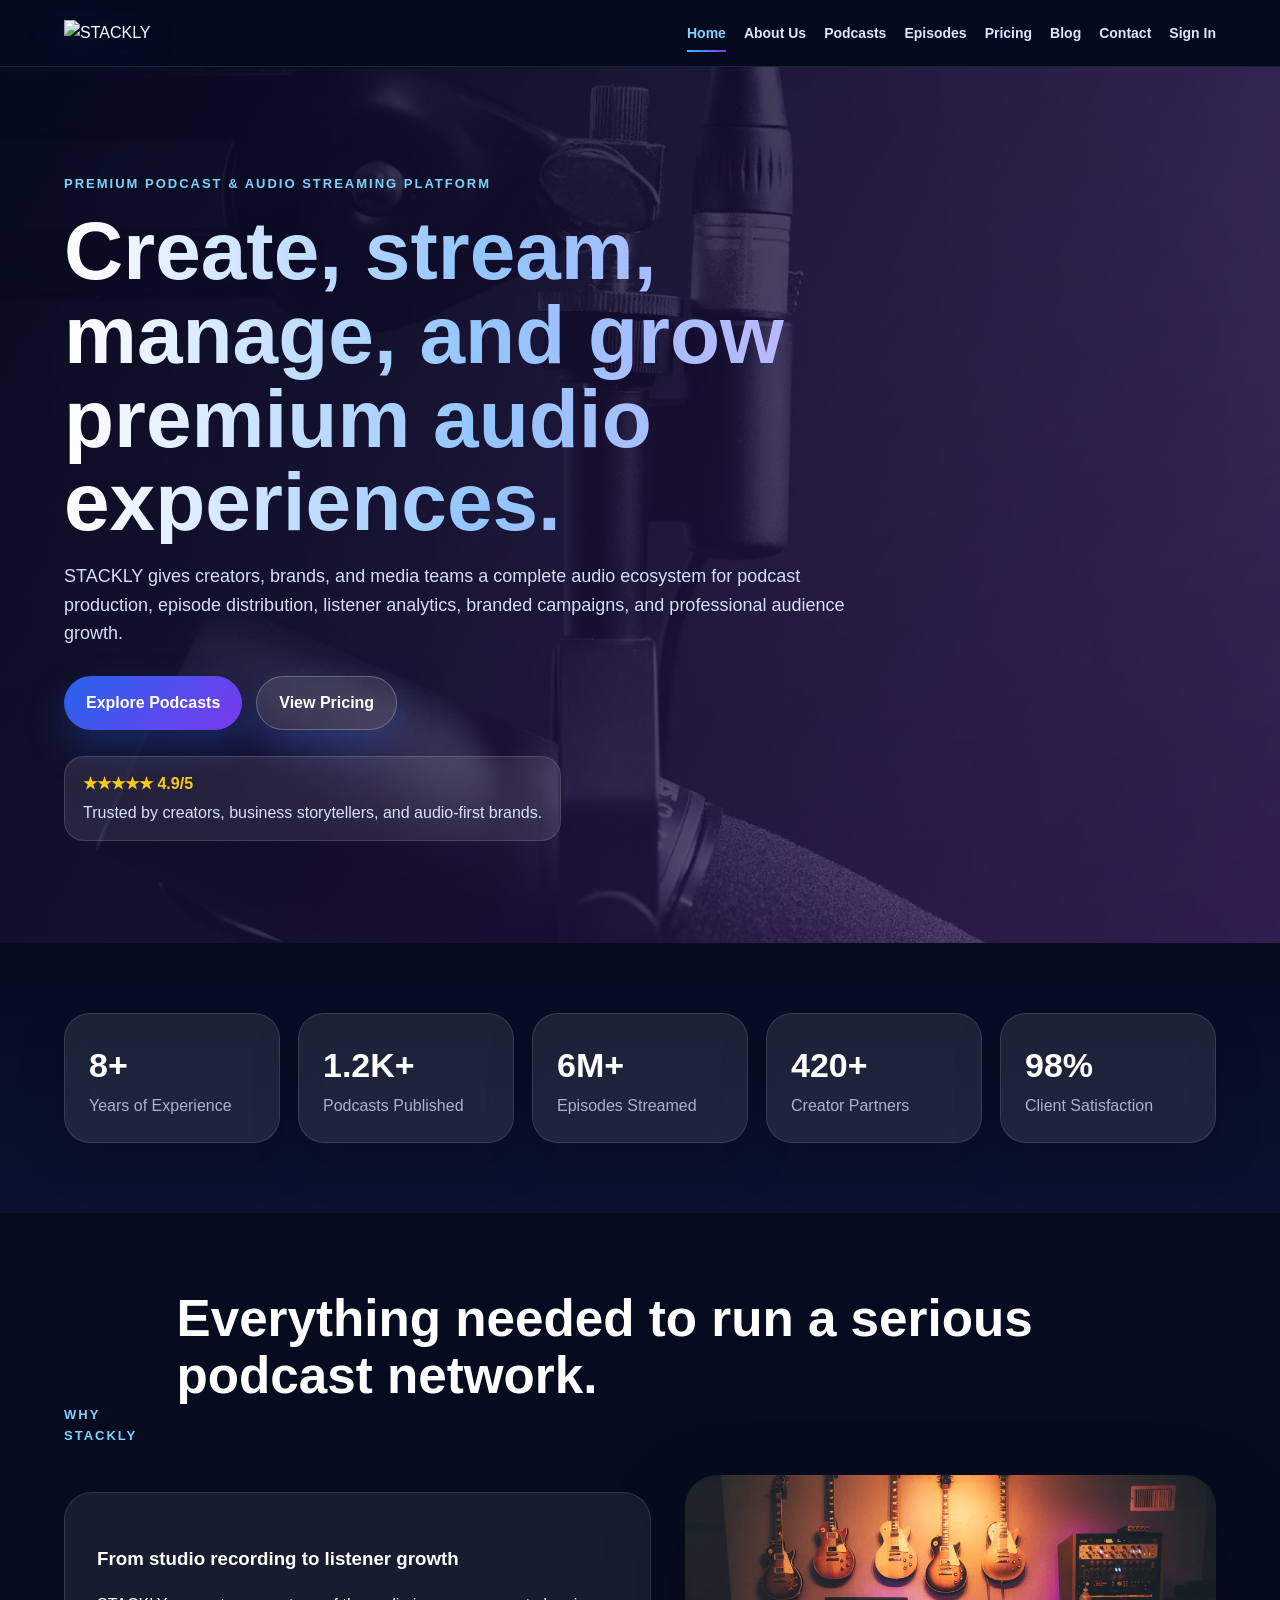
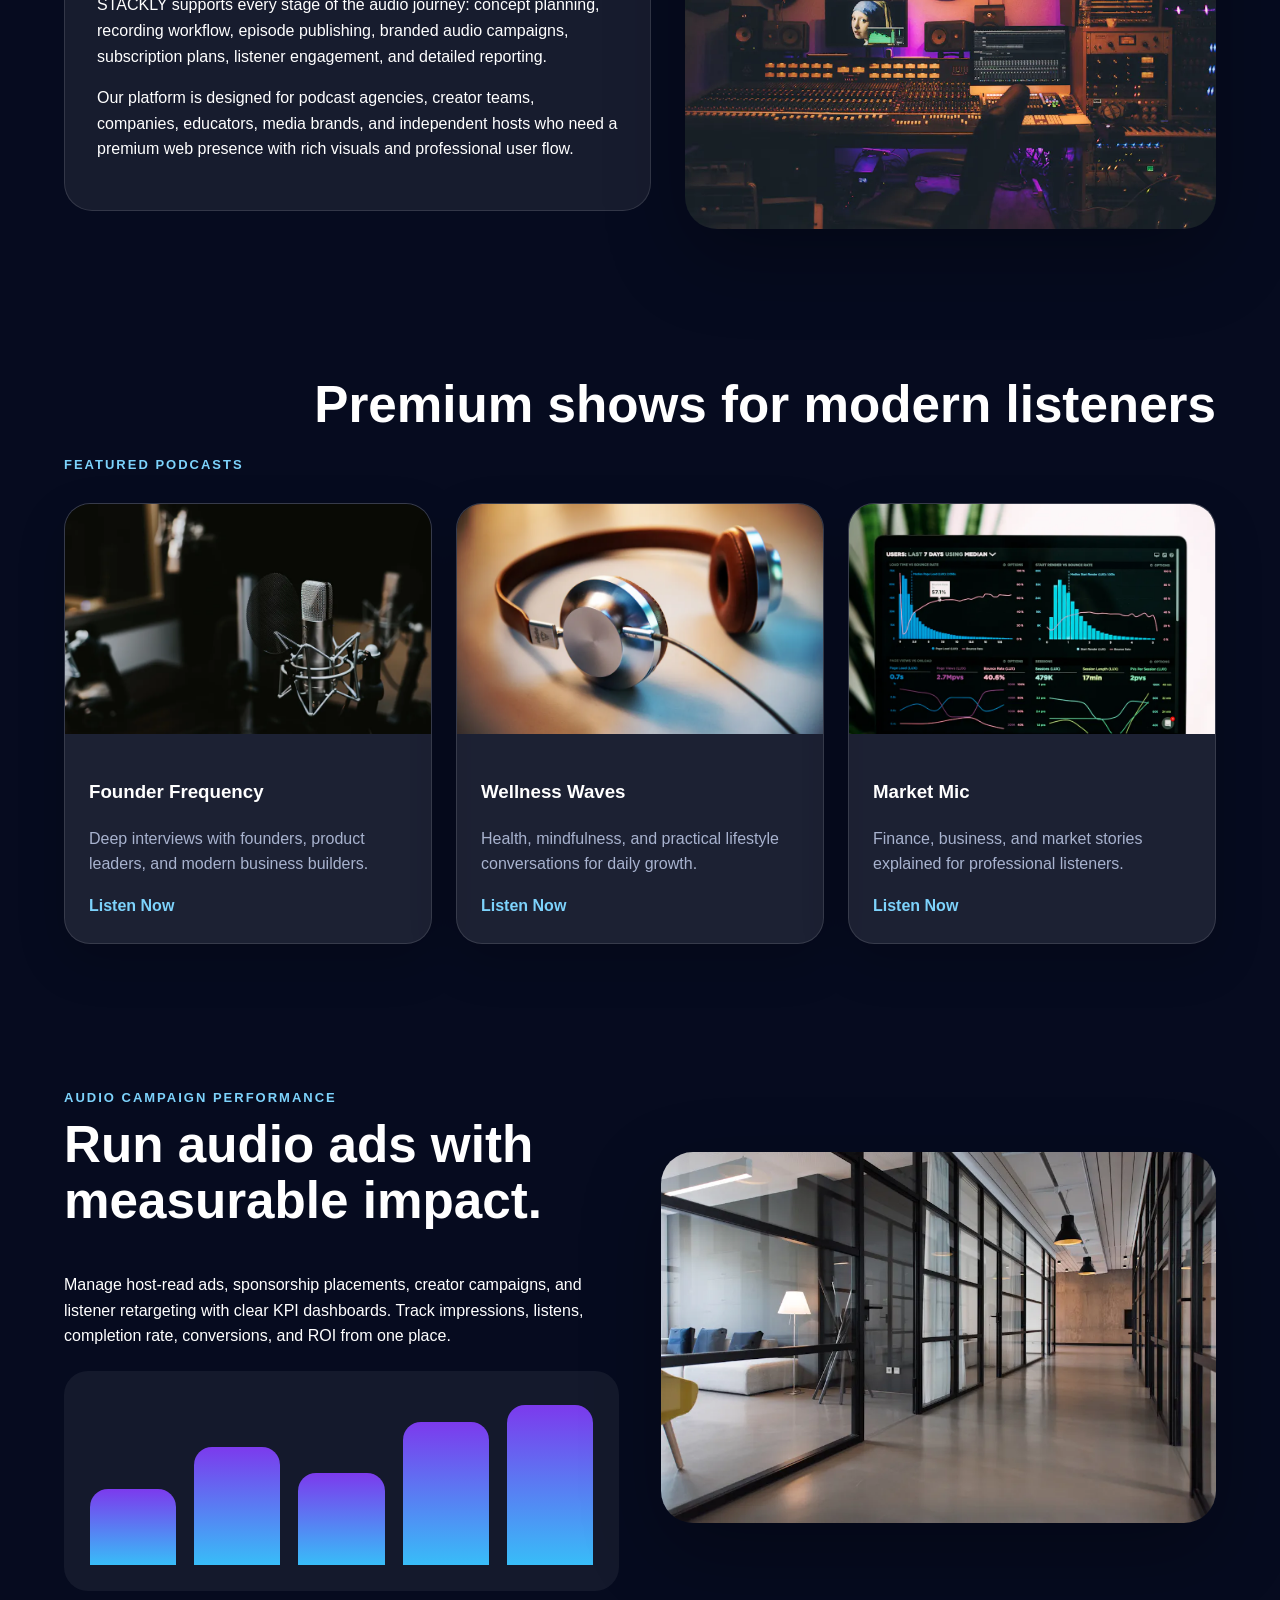
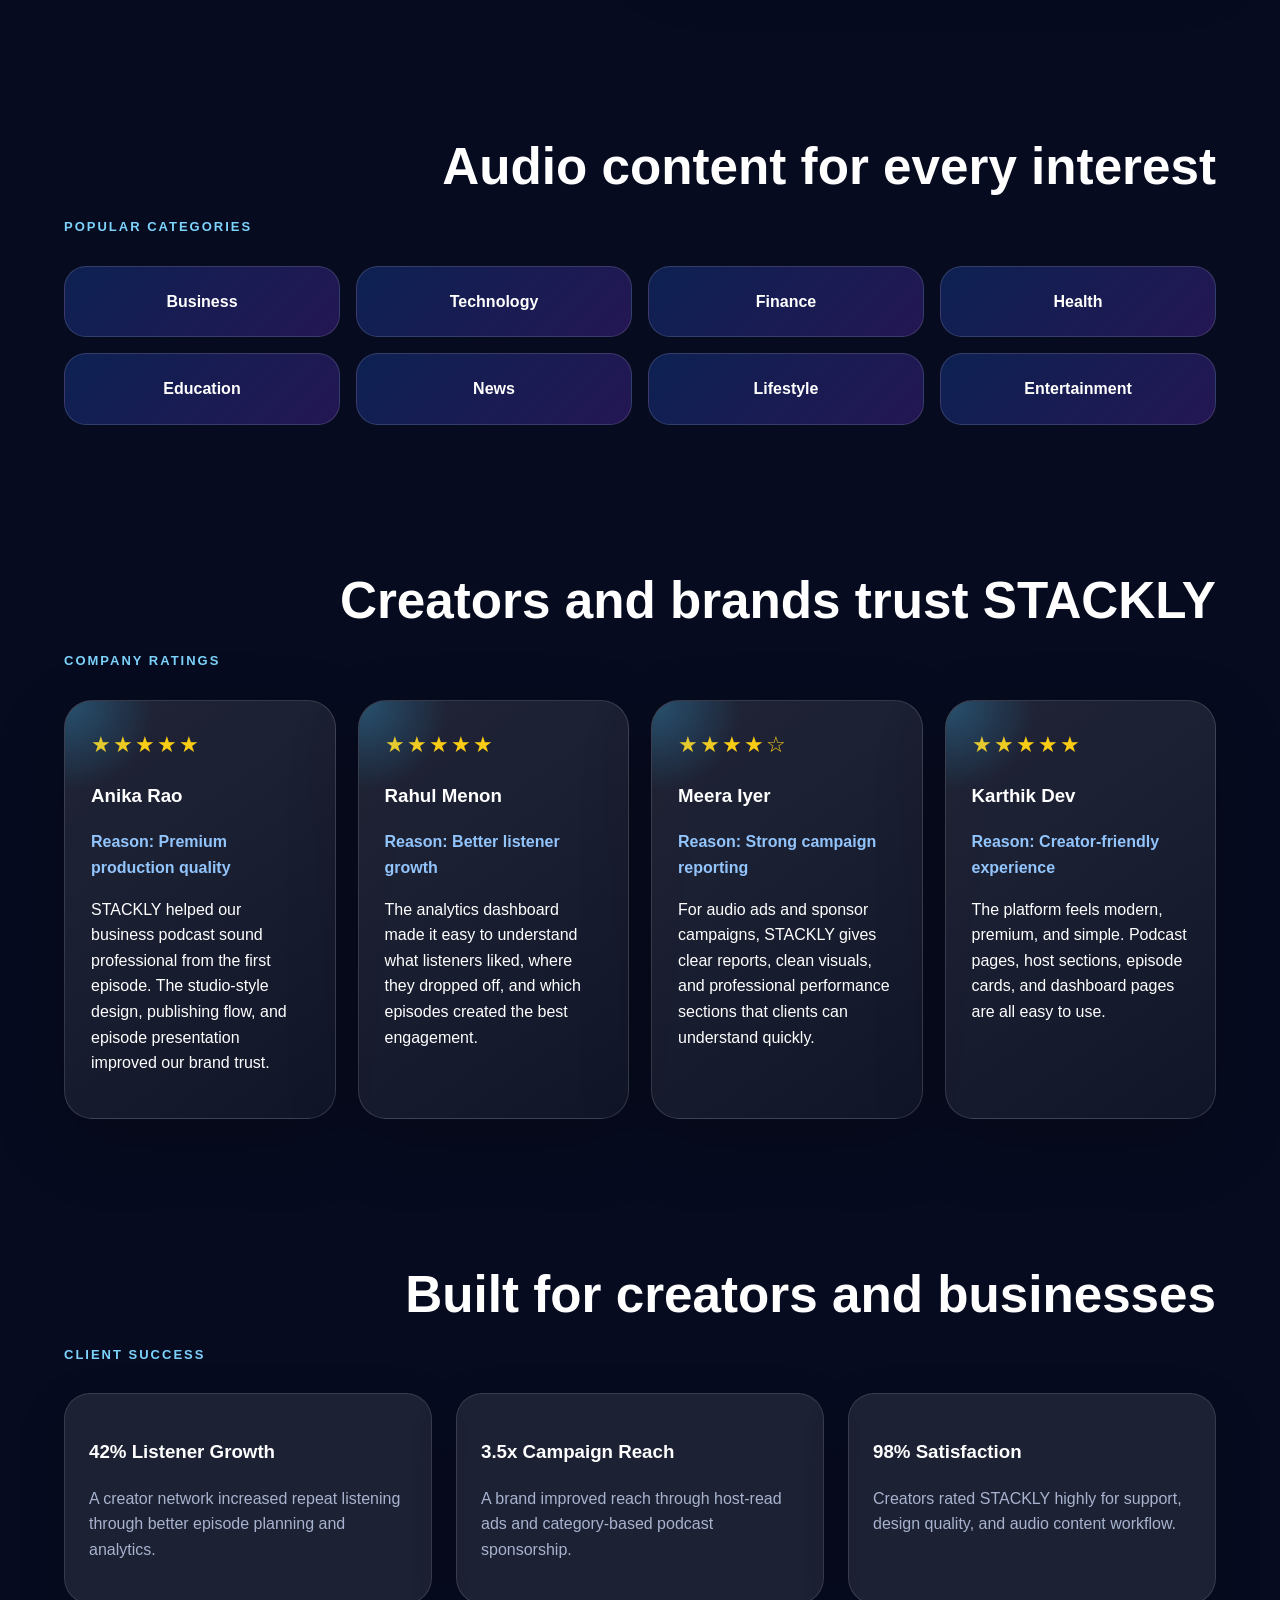
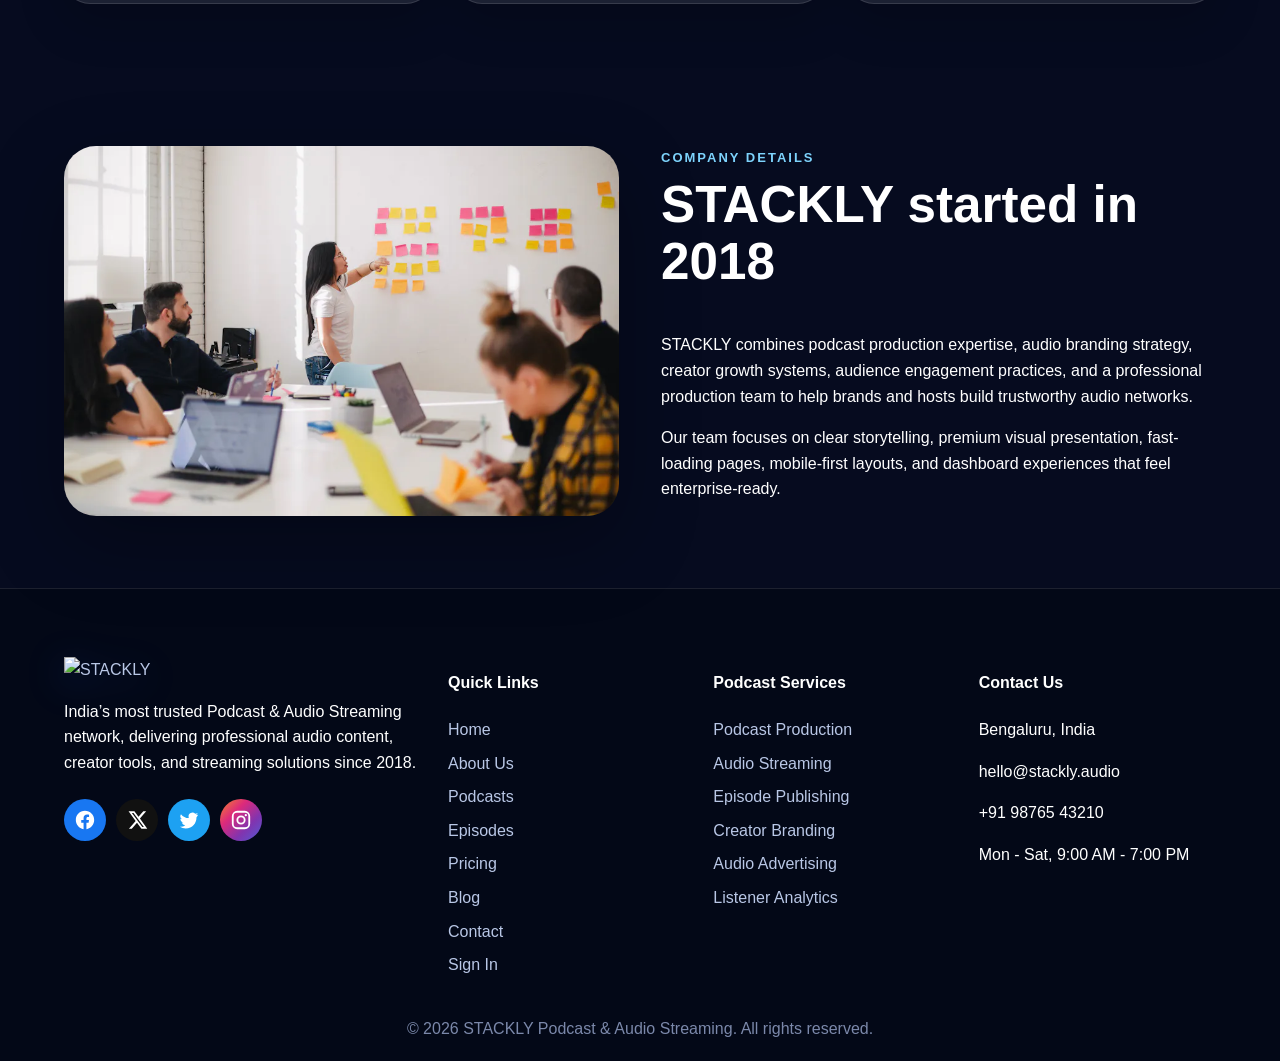
==== commit e03a4496: "Update index.html" ====
--- a/index.html
+++ b/index.html
@@ -31,7 +31,7 @@
   <div class="section-head"><span class="eyebrow">Why STACKLY</span><h2>Everything needed to run a serious podcast network.</h2></div>
   <div class="feature-grid">
     <div class="feature-copy"><h3>From studio recording to listener growth</h3><p>STACKLY supports every stage of the audio journey: concept planning, recording workflow, episode publishing, branded audio campaigns, subscription plans, listener engagement, and detailed reporting.</p><p>Our platform is designed for podcast agencies, creator teams, companies, educators, media brands, and independent hosts who need a premium web presence with rich visuals and professional user flow.</p></div>
-    <img class="rounded-img" src="images/studio.webp" alt="Podcast studio recording">
+    <img class="rounded-img" src="studio.webp" alt="Podcast studio recording">
   </div>
 </section>
 <section class="section reveal"><div class="section-head"><span class="eyebrow">Featured Podcasts</span><h2>Premium shows for modern listeners</h2></div>
@@ -41,7 +41,7 @@
     <article class="card image-card"><img src="analytics.webp" alt="Market podcast"><div><h3>Market Mic</h3><p>Finance, business, and market stories explained for professional listeners.</p><a href="404.html">Listen Now</a></div></article>
   </div>
 </section>
-<section class="section split reveal"><div><span class="eyebrow">Audio Campaign Performance</span><h2>Run audio ads with measurable impact.</h2><p>Manage host-read ads, sponsorship placements, creator campaigns, and listener retargeting with clear KPI dashboards. Track impressions, listens, completion rate, conversions, and ROI from one place.</p><div class="mini-chart"><span style="height:45%"></span><span style="height:70%"></span><span style="height:55%"></span><span style="height:85%"></span><span style="height:95%"></span></div></div><img class="rounded-img" src="images/office.webp" alt="Podcast campaign analytics"></section>
+<section class="section split reveal"><div><span class="eyebrow">Audio Campaign Performance</span><h2>Run audio ads with measurable impact.</h2><p>Manage host-read ads, sponsorship placements, creator campaigns, and listener retargeting with clear KPI dashboards. Track impressions, listens, completion rate, conversions, and ROI from one place.</p><div class="mini-chart"><span style="height:45%"></span><span style="height:70%"></span><span style="height:55%"></span><span style="height:85%"></span><span style="height:95%"></span></div></div><img class="rounded-img" src="office.webp" alt="Podcast campaign analytics"></section>
 <section class="section reveal">
   <div class="section-head"><span class="eyebrow">Popular Categories</span><h2>Audio content for every interest</h2></div>
   <div class="category-grid">
